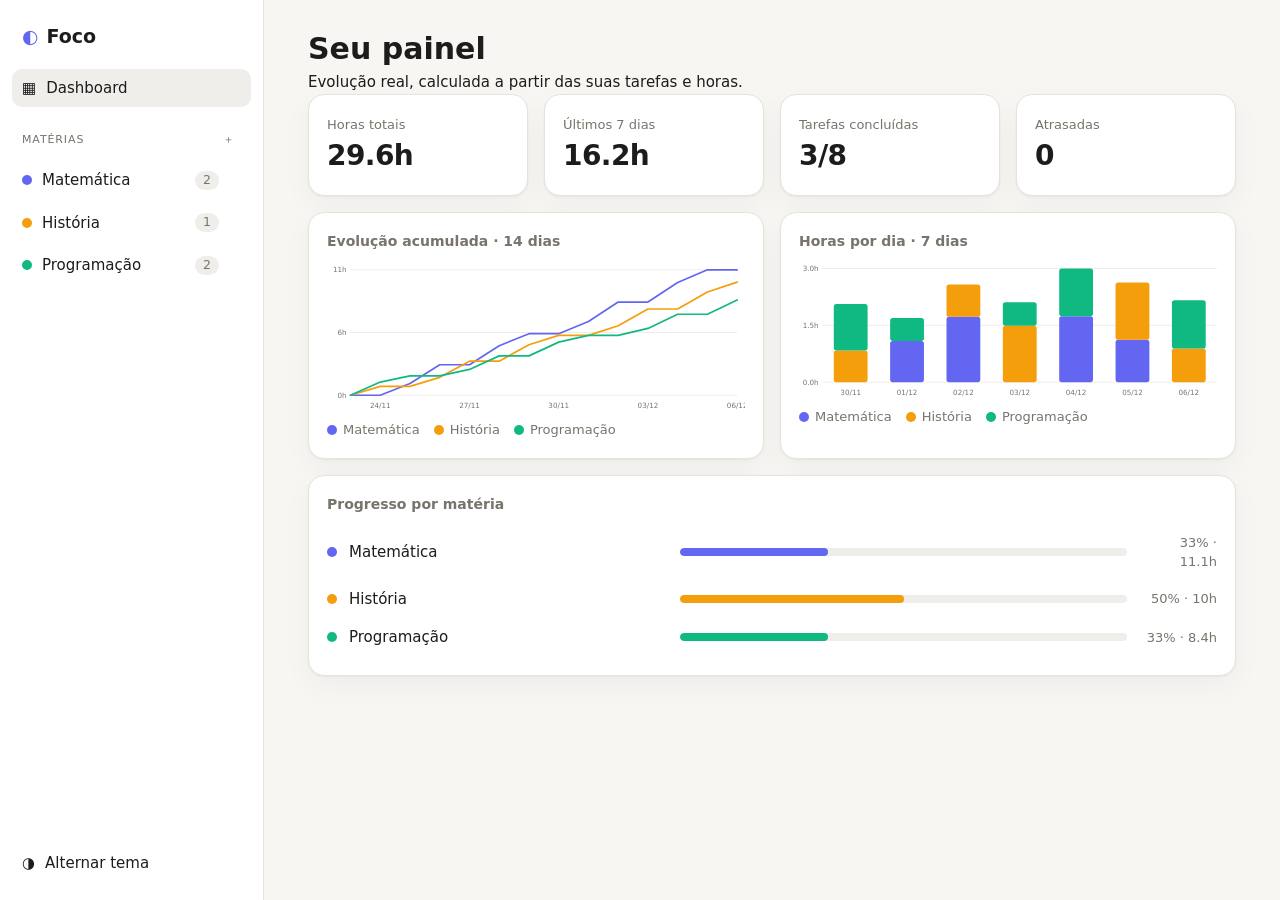
==== index.html @ 6e4296b5 "add the initial project structure" ====
<!doctype html>
<html lang="pt-BR">
<head>
<meta charset="utf-8">
<meta name="viewport" content="width=device-width, initial-scale=1, viewport-fit=cover">
<title>Evolv — Estudos</title>
<link rel="icon" href="data:image/svg+xml,%3Csvg xmlns='http://www.w3.org/2000/svg' viewBox='0 0 100 100'%3E%3Ctext y='.9em' font-size='90'%3E📚%3C/text%3E%3C/svg%3E">
<link rel="stylesheet" href="css/theme.css">
<link rel="stylesheet" href="css/base.css">
<link rel="stylesheet" href="css/layout.css">
<link rel="stylesheet" href="css/components.css">
<link rel="stylesheet" href="css/animations.css">
</head>
<body>
<aside id="side"></aside>
<main id="main"></main>
<div id="modal"></div>
<script src="js/core/utils.js"></script>
<script src="js/core/state.js"></script>
<script src="js/data/database.js"></script>
<script src="js/services/services.js"></script>
<script src="js/services/stats.js"></script>
<script src="js/services/seed.js"></script>
<script src="js/ui/charts.js"></script>
<script src="js/ui/views.js"></script>
<script src="js/ui/events.js"></script>
<script src="js/app.js"></script>
</body>
</html>
---- css/theme.css ----
:root {
  --bg: #f7f6f3;
  --panel: #fff;
  --soft: #f0eeea;
  --text: #1d1c1a;
  --muted: #78746c;
  --line: #e6e3dc;
  --bad: #e5484d;
  --acc: #6366f1;
  --shadow: 0 1px 2px #0000000d, 0 10px 30px #0000000a;
  color-scheme: light;
  box-sizing: border-box;
  padding-top: env(safe-area-inset-top, 0px);
  padding-bottom: env(safe-area-inset-bottom, 0px);
}
@media (prefers-color-scheme: dark) {
  :root:not([data-theme="light"]) {
    --bg: #121214;
    --panel: #1b1b1f;
    --soft: #26262b;
    --text: #efeeea;
    --muted: #96938c;
    --line: #2d2d33;
    --shadow: 0 1px 2px #0006, 0 10px 30px #0004;
    color-scheme: dark;
  }
}
:root[data-theme="dark"] {
  --bg: #121214;
  --panel: #1b1b1f;
  --soft: #26262b;
  --text: #efeeea;
  --muted: #96938c;
  --line: #2d2d33;
  --shadow: 0 1px 2px #0006, 0 10px 30px #0004;
  color-scheme: dark;
}
---- css/base.css ----
* {
  box-sizing: border-box;
  margin: 0;
}
html {
  scroll-padding-top: env(safe-area-inset-top, 0px);
}
html,
body {
  height: 100%;
}
body {
  background: var(--bg);
  color: var(--text);
  font:
    15px/1.5 ui-sans-serif,
    system-ui,
    -apple-system,
    "Segoe UI",
    Roboto,
    sans-serif;
  display: flex;
  overflow: hidden;
  transition:
    background 0.3s,
    color 0.3s;
}
button {
  font: inherit;
  color: inherit;
  background: none;
  border: 0;
  cursor: pointer;
}
input {
  font: inherit;
  color: var(--text);
  background: var(--soft);
  border: 1px solid var(--line);
  border-radius: 10px;
  padding: 9px 12px;
  min-width: 0;
  outline: 0;
  transition:
    border 0.2s,
    box-shadow 0.2s;
}
input:focus {
  border-color: var(--c, var(--acc));
  box-shadow: 0 0 0 3px color-mix(in srgb, var(--c, var(--acc)) 20%, transparent);
}
---- css/layout.css ----
aside {
  width: 264px;
  flex: none;
  background: var(--panel);
  border-right: 1px solid var(--line);
  display: flex;
  flex-direction: column;
  padding: 18px 12px;
  gap: 4px;
  transition:
    transform 0.3s,
    background 0.3s;
  overflow: auto;
}
main {
  flex: 1;
  overflow: auto;
  padding: 26px clamp(16px, 4vw, 44px) 70px;
}
.wrap {
  max-width: 1080px;
  margin: auto;
}
.brand {
  font-weight: 700;
  font-size: 19px;
  padding: 4px 10px 14px;
  display: flex;
  gap: 8px;
  align-items: center;
}
.logo {
  color: var(--acc);
}
.nav {
  display: flex;
  align-items: center;
  gap: 10px;
  padding: 8px 10px;
  border-radius: 10px;
  width: 100%;
  text-align: left;
  transition: background 0.2s;
}
.nav:hover,
.nav.on {
  background: var(--soft);
}
.nav small {
  background: var(--soft);
  border-radius: 99px;
  padding: 0 8px;
  color: var(--muted);
  margin-right: 22px;
}
.nav.on small {
  background: var(--panel);
}
.nav-r {
  position: relative;
}
.ed {
  position: absolute;
  right: 6px;
  top: 6px;
  opacity: 0;
}
.nav-r:hover .ed {
  opacity: 0.8;
}
.sec {
  display: flex;
  justify-content: space-between;
  align-items: center;
  padding: 16px 10px 4px;
  font-size: 11px;
  letter-spacing: 0.08em;
  color: var(--muted);
}
.top {
  display: flex;
  align-items: center;
  gap: 12px;
  margin-bottom: 22px;
}
.top h1 {
  font-size: 26px;
  display: flex;
  align-items: center;
  gap: 10px;
  flex: 1;
  letter-spacing: -0.02em;
}
.top p {
  color: var(--muted);
}
.burger {
  display: none;
  width: 38px;
  height: 38px;
  border-radius: 10px;
  background: var(--soft);
}
.grid {
  display: grid;
  gap: 16px;
}
.kpis {
  grid-template-columns: repeat(auto-fit, minmax(160px, 1fr));
}
.two {
  grid-template-columns: repeat(auto-fit, minmax(340px, 1fr));
}
.mt {
  margin-top: 16px;
}
@media (max-width: 800px) {
  aside {
    position: fixed;
    inset: 0 auto 0 0;
    z-index: 30;
    transform: translateX(-100%);
    padding-top: calc(18px + env(safe-area-inset-top, 0px));
    box-shadow: var(--shadow);
  }
  aside.open {
    transform: none;
  }
  .burger {
    display: block;
  }
}
---- css/components.css ----
@media (hover: none) {
  .ed {
    opacity: 0.6;
  }
}
.ico {
  width: 26px;
  height: 26px;
  border-radius: 8px;
  color: var(--muted);
}
.ico:hover {
  background: var(--soft);
  color: var(--text);
}
.grow {
  flex: 1;
  overflow: hidden;
  text-overflow: ellipsis;
  white-space: nowrap;
}
.mut {
  color: var(--muted);
  font-size: 14px;
  padding: 6px 10px;
}
.dot {
  width: 10px;
  height: 10px;
  border-radius: 50%;
  background: var(--c);
  flex: none;
  display: inline-block;
}
.dot.big {
  width: 16px;
  height: 16px;
}
.card {
  background: var(--panel);
  border: 1px solid var(--line);
  border-radius: 16px;
  padding: 18px;
  box-shadow: var(--shadow);
  transition:
    background 0.3s,
    transform 0.2s;
}
.card h3 {
  font-size: 14px;
  color: var(--muted);
  font-weight: 600;
  margin-bottom: 10px;
}
.kpi b {
  display: block;
  font-size: 28px;
  letter-spacing: -0.02em;
  color: var(--c, var(--text));
}
.kpi span {
  color: var(--muted);
  font-size: 13px;
}
.btn {
  background: var(--c, var(--acc));
  color: #fff;
  border-radius: 10px;
  padding: 9px 16px;
  font-weight: 600;
  transition:
    transform 0.15s,
    filter 0.2s;
}
.btn:hover {
  filter: brightness(1.1);
}
.btn:active {
  transform: scale(0.97);
}
.btn.ghost {
  background: var(--soft);
  color: var(--text);
}
.btn.danger {
  background: var(--bad);
}
.frm {
  display: flex;
  gap: 10px;
  flex-wrap: wrap;
  margin-bottom: 14px;
}
.frm input:first-child {
  flex: 1;
  min-width: 160px;
}
.tabs,
.chips {
  display: flex;
  gap: 6px;
  flex-wrap: wrap;
  margin-bottom: 14px;
}
.tabs button,
.chips button {
  padding: 6px 14px;
  border-radius: 99px;
  background: var(--soft);
  color: var(--muted);
  transition: all 0.2s;
}
.tabs button.on,
.chips button.on {
  background: var(--c, var(--acc));
  color: #fff;
}
.li {
  display: flex;
  align-items: center;
  gap: 12px;
  padding: 11px 4px;
  border-bottom: 1px solid var(--line);
}
.li:last-child {
  border: 0;
}
.li.done .t {
  text-decoration: line-through;
  color: var(--muted);
}
.t {
  flex: 1;
}
.t small {
  display: block;
  color: var(--muted);
}
.chk {
  width: 22px;
  height: 22px;
  border-radius: 50%;
  border: 2px solid var(--c);
  flex: none;
  display: grid;
  place-items: center;
  color: #fff;
  font-size: 12px;
  transition:
    background 0.2s,
    transform 0.2s;
}
.chk:hover {
  transform: scale(1.12);
}
.done .chk {
  background: var(--c);
}
.due {
  font-size: 12px;
  padding: 2px 10px;
  border-radius: 99px;
  background: var(--soft);
  color: var(--muted);
}
.due.late {
  background: color-mix(in srgb, var(--bad) 15%, transparent);
  color: var(--bad);
}
.x {
  color: var(--muted);
  opacity: 0.5;
  width: 26px;
}
.x:hover {
  opacity: 1;
  color: var(--bad);
}
.pr {
  display: flex;
  align-items: center;
  gap: 12px;
  padding: 8px 0;
  width: 100%;
  text-align: left;
}
.pr .bar {
  height: 8px;
  background: var(--soft);
  border-radius: 9px;
  flex: 1.4;
  overflow: hidden;
}
.pr .fill {
  height: 100%;
  background: var(--c);
  border-radius: 9px;
}
.pr .grow {
  flex: 1;
}
.pr em {
  font-style: normal;
  color: var(--muted);
  font-size: 13px;
  width: 78px;
  text-align: right;
}
.chart {
  width: 100%;
  height: auto;
  display: block;
}
.gl {
  stroke: var(--line);
}
.tx {
  fill: var(--muted);
  font-size: 11px;
}
.ln {
  fill: none;
  stroke-width: 2.6;
  stroke-linecap: round;
  stroke-linejoin: round;
}
.leg {
  display: flex;
  gap: 14px;
  flex-wrap: wrap;
  font-size: 13px;
  color: var(--muted);
  margin-top: 8px;
}
.leg span {
  display: flex;
  align-items: center;
  gap: 6px;
}
.empty {
  text-align: center;
  color: var(--muted);
  padding: 26px 0;
}
#modal {
  display: none;
  position: fixed;
  inset: 0;
  z-index: 50;
  place-items: center;
  padding: 16px;
}
#modal.show {
  display: grid;
}
.scrim {
  position: absolute;
  inset: 0;
  background: #0007;
  backdrop-filter: blur(3px);
}
.dlg {
  position: relative;
  background: var(--panel);
  border: 1px solid var(--line);
  border-radius: 18px;
  padding: 22px;
  width: min(400px, 100%);
  display: grid;
  gap: 14px;
  box-shadow: var(--shadow);
}
.dlg h3 {
  font-size: 18px;
}
.sw {
  display: flex;
  gap: 8px;
  flex-wrap: wrap;
}
.swc {
  width: 28px;
  height: 28px;
  border-radius: 50%;
  transition:
    transform 0.2s,
    box-shadow 0.2s;
}
.swc:hover {
  transform: scale(1.15);
}
.swc.on {
  box-shadow:
    0 0 0 3px var(--panel),
    0 0 0 5px var(--text);
}
.acts {
  display: flex;
  gap: 8px;
  align-items: center;
}
---- css/animations.css ----
@keyframes in {
  from {
    opacity: 0;
    transform: translateY(10px);
  }
}
@keyframes pop {
  from {
    opacity: 0;
    transform: scale(0.94);
  }
}
@keyframes wd {
  from {
    width: 0;
  }
}
@keyframes grow {
  from {
    transform: scaleY(0);
  }
}
@keyframes draw {
  from {
    stroke-dasharray: 1;
    stroke-dashoffset: 1;
  }
  to {
    stroke-dasharray: 1;
    stroke-dashoffset: 0;
  }
}
.anim .card {
  animation: in 0.45s both;
}
.anim .grid > :nth-child(2) {
  animation-delay: 0.05s;
}
.anim .grid > :nth-child(3) {
  animation-delay: 0.1s;
}
.anim .grid > :nth-child(4) {
  animation-delay: 0.15s;
}
.anim .li {
  animation: in 0.35s both;
}
.anim .fill {
  animation: wd 0.8s both;
}
.anim .bar rect,
.anim rect.bx {
  animation: grow 0.6s both;
}
rect.bx {
  transform-box: fill-box;
  transform-origin: bottom;
}
.anim .ln {
  animation: draw 1.1s both;
}
#modal.open .dlg {
  animation: pop 0.25s;
}
@media (prefers-reduced-motion: reduce) {
  * {
    animation: none !important;
    transition: none !important;
  }
}
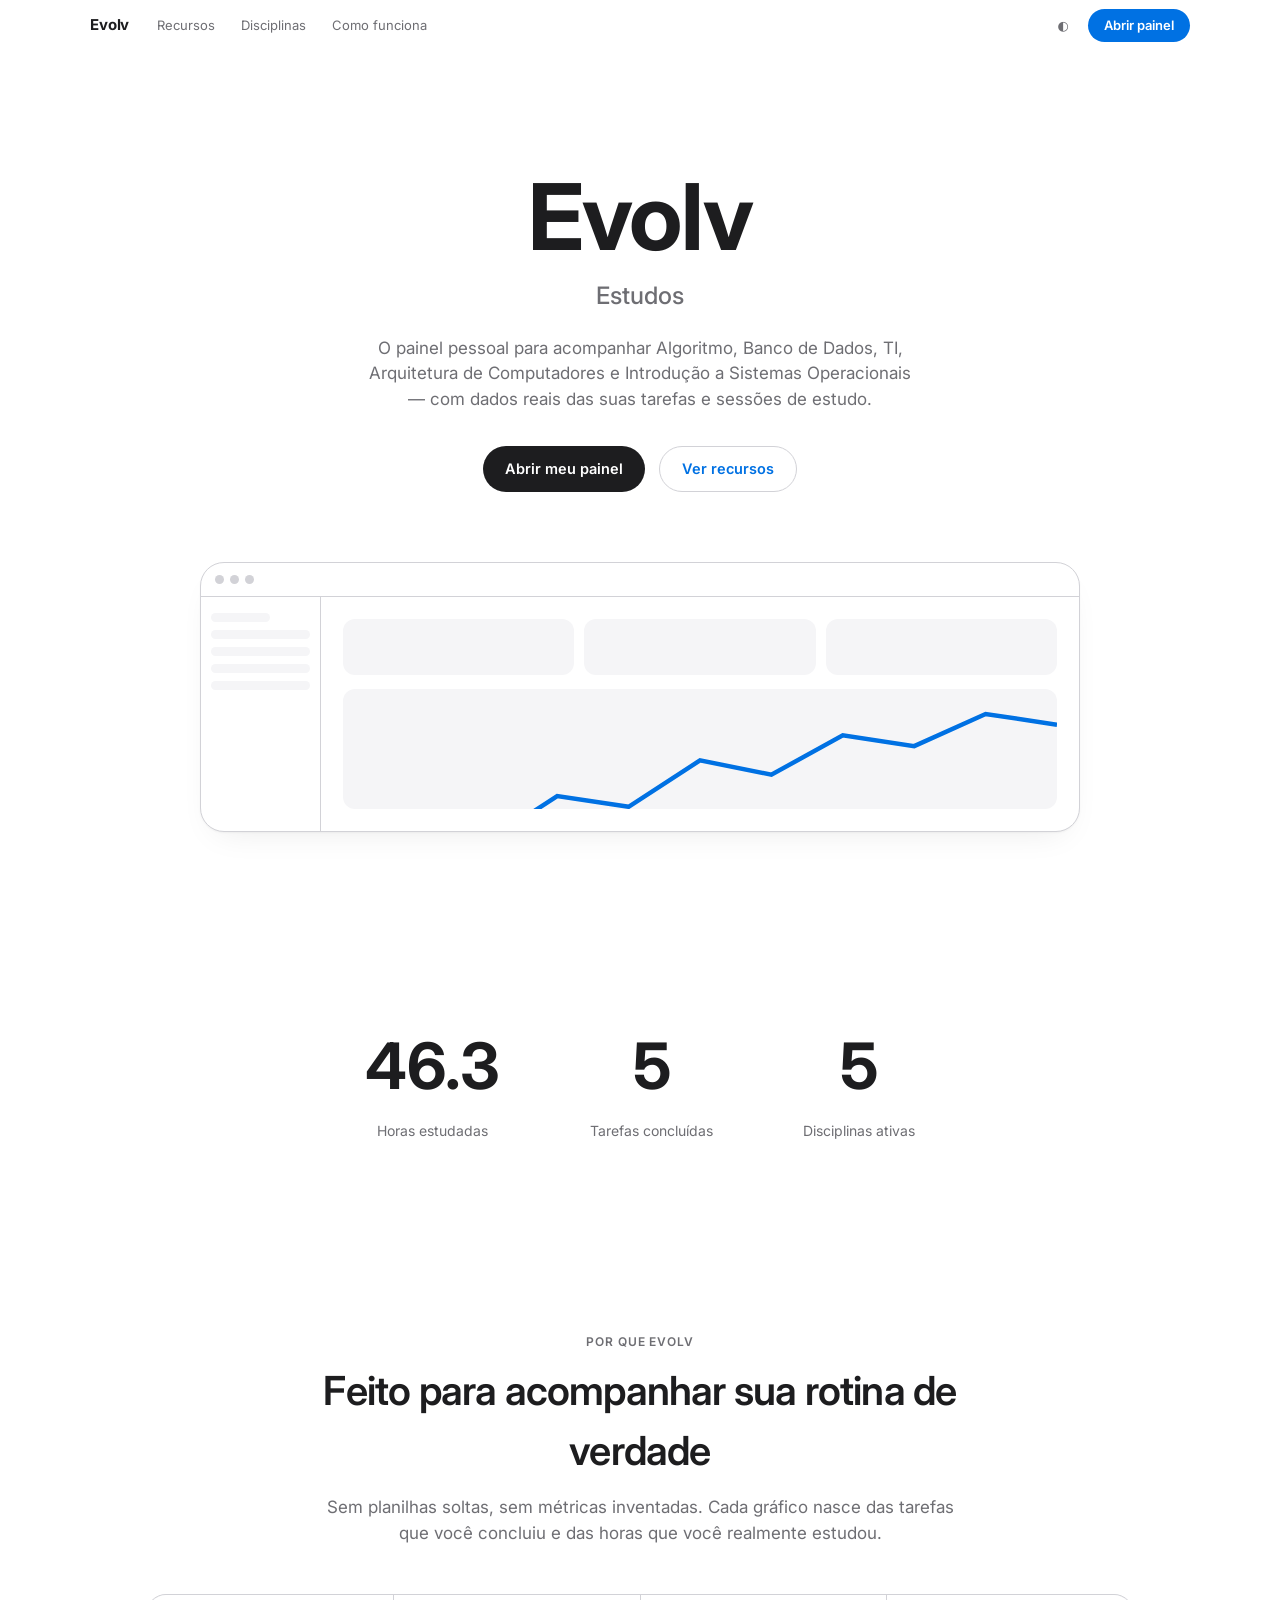
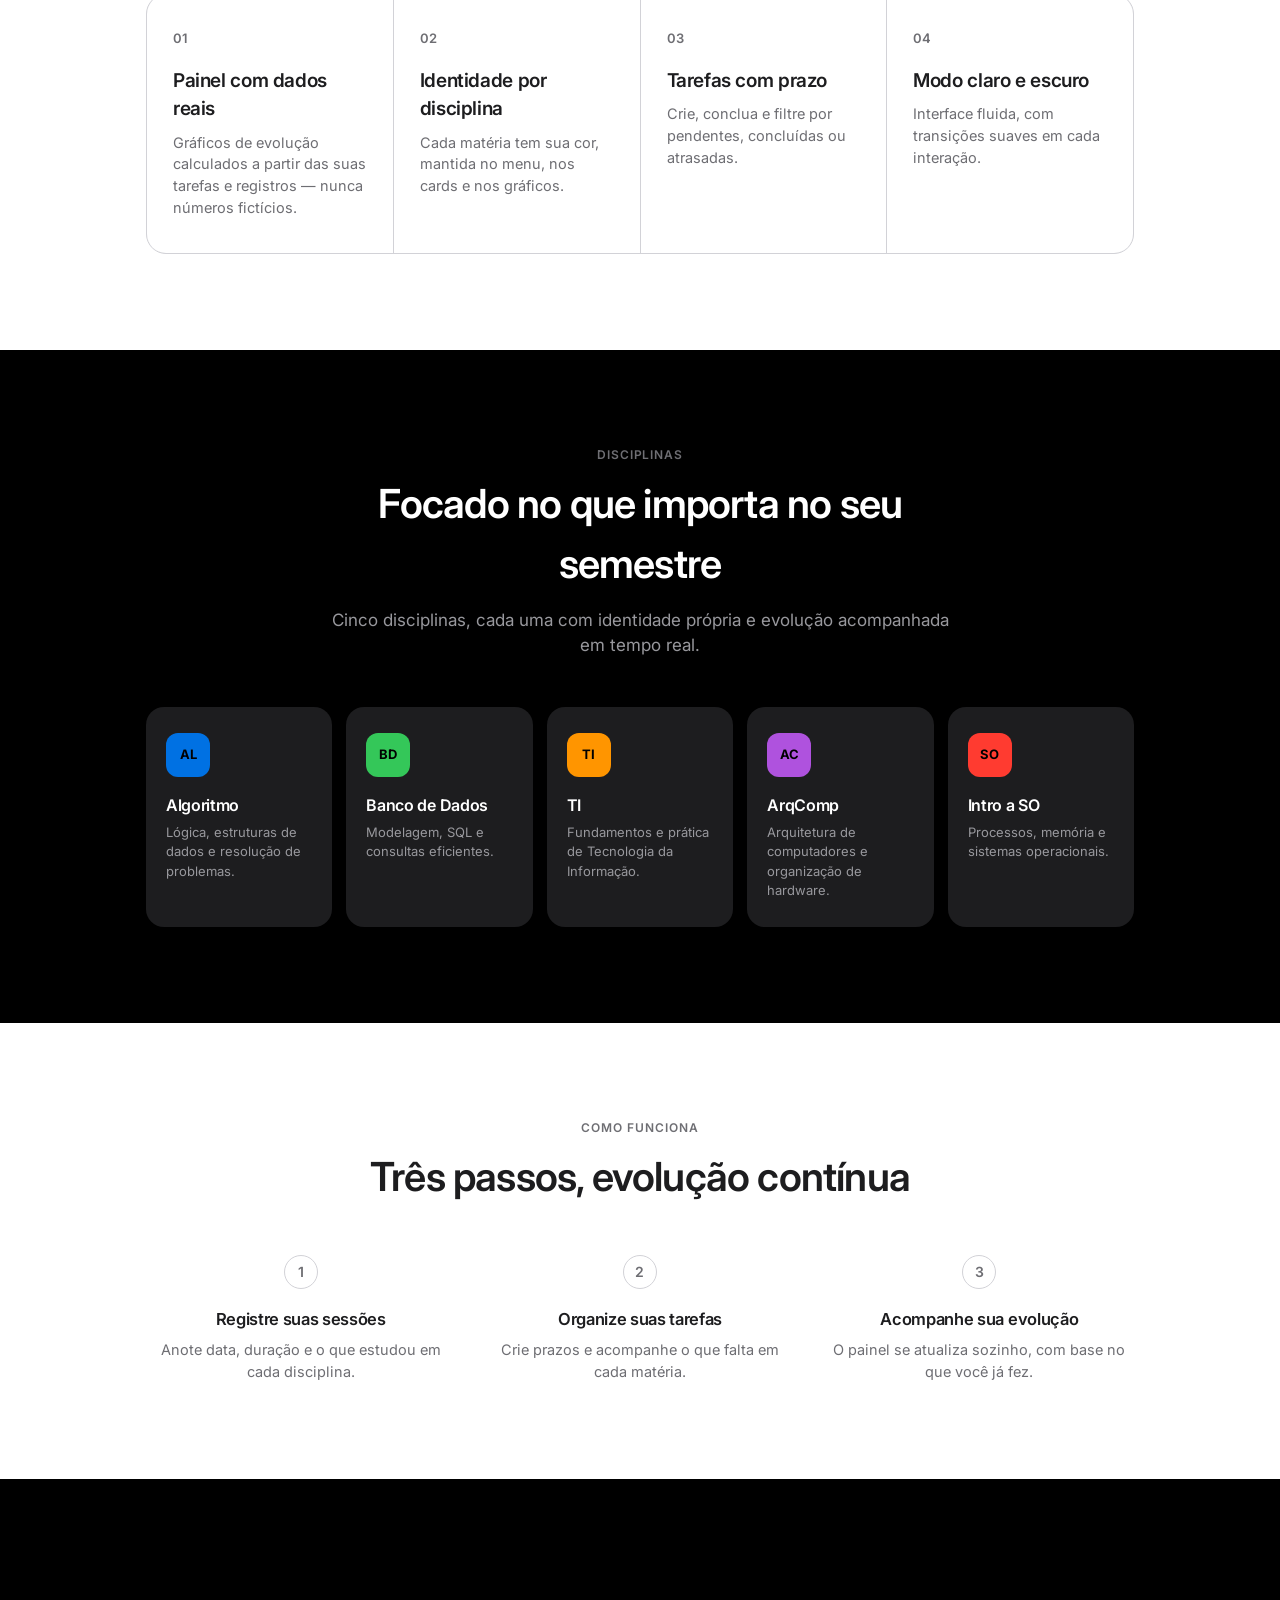
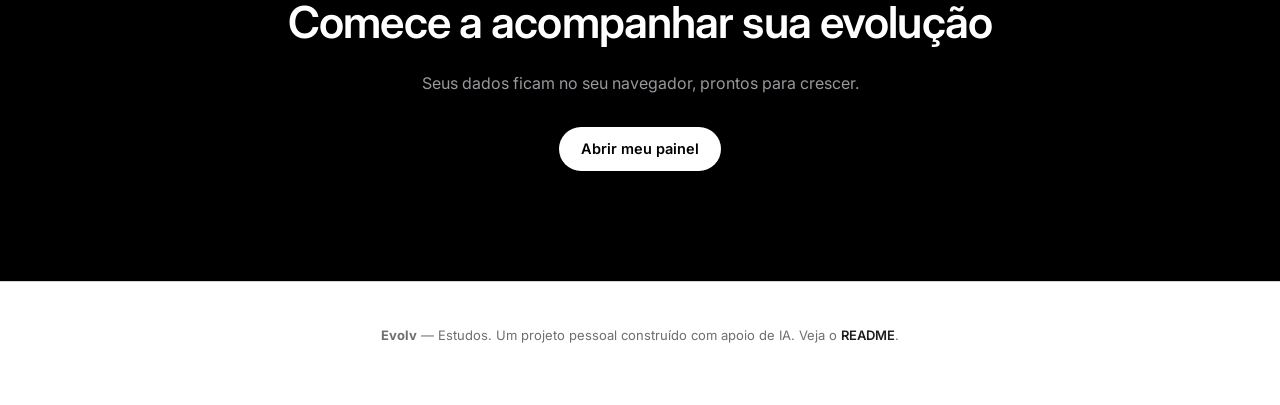
==== commit 8ce438cb: "páginas separadas por rota e dados prontos para API" ====
--- a/index.html
+++ b/index.html
@@ -4,26 +4,138 @@
 <meta charset="utf-8">
 <meta name="viewport" content="width=device-width, initial-scale=1, viewport-fit=cover">
 <title>Evolv — Estudos</title>
-<link rel="icon" href="data:image/svg+xml,%3Csvg xmlns='http://www.w3.org/2000/svg' viewBox='0 0 100 100'%3E%3Ctext y='.9em' font-size='90'%3E📚%3C/text%3E%3C/svg%3E">
+<meta name="description" content="Evolv é o painel pessoal para acompanhar Algoritmo, Banco de Dados, TI, Arquitetura de Computadores e Introdução a Sistemas Operacionais — com dados reais.">
+<script>try{var t=localStorage.getItem('evolv:theme');if(t)document.documentElement.dataset.theme=t;}catch(e){}</script>
+<link rel="icon" href="data:image/svg+xml,%3Csvg xmlns='http://www.w3.org/2000/svg' viewBox='0 0 100 100'%3E%3Crect width='100' height='100' rx='22' fill='%23000'/%3E%3Ctext x='50' y='67' font-size='54' font-family='Arial' fill='%23fff' text-anchor='middle'%3EE%3C/text%3E%3C/svg%3E">
+<link rel="preconnect" href="https://fonts.googleapis.com">
+<link rel="preconnect" href="https://fonts.gstatic.com" crossorigin>
+<link href="https://fonts.googleapis.com/css2?family=Inter:wght@400;500;600;700&display=swap" rel="stylesheet">
 <link rel="stylesheet" href="css/theme.css">
 <link rel="stylesheet" href="css/base.css">
-<link rel="stylesheet" href="css/layout.css">
+<link rel="stylesheet" href="css/nav.css">
+<link rel="stylesheet" href="css/marketing.css">
 <link rel="stylesheet" href="css/components.css">
 <link rel="stylesheet" href="css/animations.css">
 </head>
 <body>
-<aside id="side"></aside>
-<main id="main"></main>
-<div id="modal"></div>
+
+<nav id="navbar">
+  <div class="nav-inner">
+    <a href="index.html" class="nav-logo">Evolv</a>
+    <div class="nav-links">
+      <a href="#features">Recursos</a>
+      <a href="#subjects">Disciplinas</a>
+      <a href="#how">Como funciona</a>
+    </div>
+    <div class="nav-right">
+      <button class="theme-btn" data-act="theme" title="Alternar tema">◐</button>
+      <a href="dashboard.html" class="nav-cta">Abrir painel</a>
+    </div>
+  </div>
+</nav>
+
+<header class="hero">
+  <div class="container">
+    <h1>Evolv</h1>
+    <p class="sub">Estudos</p>
+    <p class="lead">O painel pessoal para acompanhar Algoritmo, Banco de Dados, TI, Arquitetura de Computadores e Introdução a Sistemas Operacionais — com dados reais das suas tarefas e sessões de estudo.</p>
+    <div class="hero-cta">
+      <a href="dashboard.html" class="pill primary">Abrir meu painel</a>
+      <a href="#features" class="pill secondary">Ver recursos</a>
+    </div>
+
+    <div class="mock reveal scale">
+      <div class="mock-bar"><i></i><i></i><i></i></div>
+      <div class="mock-body">
+        <div class="mock-side"><i></i><i></i><i></i><i></i><i></i></div>
+        <div class="mock-main">
+          <div class="mock-kpis"><i></i><i></i><i></i></div>
+          <div class="mock-chart">
+            <svg viewBox="0 0 400 120" preserveAspectRatio="none">
+              <polyline points="0,90 40,80 80,86 120,60 160,66 200,40 240,48 280,26 320,32 360,14 400,20" fill="none" stroke="#0071e3" stroke-width="2.5"/>
+            </svg>
+          </div>
+        </div>
+      </div>
+    </div>
+  </div>
+</header>
+
+<section class="section stat-band">
+  <div class="container reveal">
+    <div class="stat-row">
+      <div class="stat"><b data-count="0">0</b><span>Horas estudadas</span></div>
+      <div class="stat"><b data-count="0">0</b><span>Tarefas concluídas</span></div>
+      <div class="stat"><b data-count="0">0</b><span>Disciplinas ativas</span></div>
+    </div>
+  </div>
+</section>
+
+<section class="section" id="features">
+  <div class="container">
+    <div class="section-head reveal">
+      <div class="eyebrow">Por que Evolv</div>
+      <h2>Feito para acompanhar sua rotina de verdade</h2>
+      <p>Sem planilhas soltas, sem métricas inventadas. Cada gráfico nasce das tarefas que você concluiu e das horas que você realmente estudou.</p>
+    </div>
+    <div class="feat-grid reveal">
+      <div class="feat"><div class="n">01</div><h3>Painel com dados reais</h3><p>Gráficos de evolução calculados a partir das suas tarefas e registros — nunca números fictícios.</p></div>
+      <div class="feat"><div class="n">02</div><h3>Identidade por disciplina</h3><p>Cada matéria tem sua cor, mantida no menu, nos cards e nos gráficos.</p></div>
+      <div class="feat"><div class="n">03</div><h3>Tarefas com prazo</h3><p>Crie, conclua e filtre por pendentes, concluídas ou atrasadas.</p></div>
+      <div class="feat"><div class="n">04</div><h3>Modo claro e escuro</h3><p>Interface fluida, com transições suaves em cada interação.</p></div>
+    </div>
+  </div>
+</section>
+
+<section class="subj-band" id="subjects">
+  <div class="container">
+    <div class="section-head reveal">
+      <div class="eyebrow">Disciplinas</div>
+      <h2>Focado no que importa no seu semestre</h2>
+      <p>Cinco disciplinas, cada uma com identidade própria e evolução acompanhada em tempo real.</p>
+    </div>
+    <div class="subj-grid stagger">
+      <a class="subj-tile" href="subject.html?s=algoritmo"><div class="badge" style="background:#0071e3">AL</div><h3>Algoritmo</h3><p>Lógica, estruturas de dados e resolução de problemas.</p></a>
+      <a class="subj-tile" href="subject.html?s=bd"><div class="badge" style="background:#34c759">BD</div><h3>Banco de Dados</h3><p>Modelagem, SQL e consultas eficientes.</p></a>
+      <a class="subj-tile" href="subject.html?s=ti"><div class="badge" style="background:#ff9500">TI</div><h3>TI</h3><p>Fundamentos e prática de Tecnologia da Informação.</p></a>
+      <a class="subj-tile" href="subject.html?s=arqcomp"><div class="badge" style="background:#af52de">AC</div><h3>ArqComp</h3><p>Arquitetura de computadores e organização de hardware.</p></a>
+      <a class="subj-tile" href="subject.html?s=so"><div class="badge" style="background:#ff3b30">SO</div><h3>Intro a SO</h3><p>Processos, memória e sistemas operacionais.</p></a>
+    </div>
+  </div>
+</section>
+
+<section class="section" id="how">
+  <div class="container">
+    <div class="section-head reveal">
+      <div class="eyebrow">Como funciona</div>
+      <h2>Três passos, evolução contínua</h2>
+    </div>
+    <div class="steps stagger">
+      <div class="step"><div class="n"></div><h3>Registre suas sessões</h3><p>Anote data, duração e o que estudou em cada disciplina.</p></div>
+      <div class="step"><div class="n"></div><h3>Organize suas tarefas</h3><p>Crie prazos e acompanhe o que falta em cada matéria.</p></div>
+      <div class="step"><div class="n"></div><h3>Acompanhe sua evolução</h3><p>O painel se atualiza sozinho, com base no que você já fez.</p></div>
+    </div>
+  </div>
+</section>
+
+<section class="cta-band">
+  <div class="container reveal">
+    <h2>Comece a acompanhar sua evolução</h2>
+    <p>Seus dados ficam no seu navegador, prontos para crescer.</p>
+    <a href="dashboard.html" class="pill primary">Abrir meu painel</a>
+  </div>
+</section>
+
+<footer>
+  <p><b>Evolv</b> — Estudos. Um projeto pessoal construído com apoio de IA. Veja o <a href="README.md">README</a>.</p>
+</footer>
+
 <script src="js/core/utils.js"></script>
 <script src="js/core/state.js"></script>
 <script src="js/data/database.js"></script>
 <script src="js/services/services.js"></script>
 <script src="js/services/stats.js"></script>
-<script src="js/services/seed.js"></script>
-<script src="js/ui/charts.js"></script>
-<script src="js/ui/views.js"></script>
-<script src="js/ui/events.js"></script>
-<script src="js/app.js"></script>
+<script src="js/ui/reveal.js"></script>
+<script src="js/pages/marketing.js"></script>
 </body>
 </html>
--- a/css/theme.css
+++ b/css/theme.css
@@ -1,37 +1,19 @@
-:root {
-  --bg: #f7f6f3;
-  --panel: #fff;
-  --soft: #f0eeea;
-  --text: #1d1c1a;
-  --muted: #78746c;
-  --line: #e6e3dc;
-  --bad: #e5484d;
-  --acc: #6366f1;
-  --shadow: 0 1px 2px #0000000d, 0 10px 30px #0000000a;
-  color-scheme: light;
-  box-sizing: border-box;
-  padding-top: env(safe-area-inset-top, 0px);
-  padding-bottom: env(safe-area-inset-bottom, 0px);
+:root{
+  --bg:#ffffff; --bg2:#f5f5f7; --panel:#ffffff; --text:#1d1d1f; --muted:#6e6e73; --line:#d2d2d7;
+  --accent:#0071e3; --good:#1d8a3f; --bad:#d70015;
+  --shadow:0 1px 2px #0000000a, 0 14px 34px -16px #00000018;
+  --radius:18px;
+  color-scheme:light;
 }
-@media (prefers-color-scheme: dark) {
-  :root:not([data-theme="light"]) {
-    --bg: #121214;
-    --panel: #1b1b1f;
-    --soft: #26262b;
-    --text: #efeeea;
-    --muted: #96938c;
-    --line: #2d2d33;
-    --shadow: 0 1px 2px #0006, 0 10px 30px #0004;
-    color-scheme: dark;
+:root[data-theme="dark"]{
+  --bg:#000000; --bg2:#1d1d1f; --panel:#161617; --text:#f5f5f7; --muted:#98989d; --line:#39393c;
+  --accent:#2997ff; --shadow:0 1px 2px #0000004d, 0 14px 34px -16px #00000070;
+  color-scheme:dark;
+}
+@media(prefers-color-scheme:dark){
+  :root:not([data-theme="light"]):not([data-theme="dark"]){
+    --bg:#000000; --bg2:#1d1d1f; --panel:#161617; --text:#f5f5f7; --muted:#98989d; --line:#39393c;
+    --accent:#2997ff; --shadow:0 1px 2px #0000004d, 0 14px 34px -16px #00000070;
+    color-scheme:dark;
   }
 }
-:root[data-theme="dark"] {
-  --bg: #121214;
-  --panel: #1b1b1f;
-  --soft: #26262b;
-  --text: #efeeea;
-  --muted: #96938c;
-  --line: #2d2d33;
-  --shadow: 0 1px 2px #0006, 0 10px 30px #0004;
-  color-scheme: dark;
-}
--- a/css/base.css
+++ b/css/base.css
@@ -1,51 +1,33 @@
-* {
-  box-sizing: border-box;
-  margin: 0;
+*{box-sizing:border-box;margin:0;padding:0}
+:root{padding-top:env(safe-area-inset-top,0px);padding-bottom:env(safe-area-inset-bottom,0px)}
+html{scroll-behavior:smooth;scroll-padding-top:64px}
+body{
+  background:var(--bg); color:var(--text);
+  font-family:-apple-system,BlinkMacSystemFont,"SF Pro Text","Inter",ui-sans-serif,system-ui,"Segoe UI",Roboto,sans-serif;
+  font-size:16px; line-height:1.5; -webkit-font-smoothing:antialiased;
+  transition:background .35s ease, color .35s ease;
 }
-html {
-  scroll-padding-top: env(safe-area-inset-top, 0px);
-}
-html,
-body {
-  height: 100%;
-}
-body {
-  background: var(--bg);
-  color: var(--text);
-  font:
-    15px/1.5 ui-sans-serif,
-    system-ui,
-    -apple-system,
-    "Segoe UI",
-    Roboto,
-    sans-serif;
-  display: flex;
-  overflow: hidden;
-  transition:
-    background 0.3s,
-    color 0.3s;
-}
-button {
-  font: inherit;
-  color: inherit;
-  background: none;
-  border: 0;
-  cursor: pointer;
-}
-input {
-  font: inherit;
-  color: var(--text);
-  background: var(--soft);
-  border: 1px solid var(--line);
-  border-radius: 10px;
-  padding: 9px 12px;
-  min-width: 0;
-  outline: 0;
-  transition:
-    border 0.2s,
-    box-shadow 0.2s;
-}
-input:focus {
-  border-color: var(--c, var(--acc));
-  box-shadow: 0 0 0 3px color-mix(in srgb, var(--c, var(--acc)) 20%, transparent);
-}
+h1,h2,h3,h4{font-family:-apple-system,BlinkMacSystemFont,"SF Pro Display","Inter",ui-sans-serif,system-ui,sans-serif;letter-spacing:-.02em;font-weight:600}
+button{font:inherit;color:inherit;background:none;border:0;cursor:pointer}
+a{color:inherit;text-decoration:none}
+input,select{font:inherit;color:var(--text);background:var(--panel);border:1px solid var(--line);border-radius:12px;padding:12px 14px;min-width:0;outline:0;transition:border-color .2s,box-shadow .2s}
+input:focus,select:focus{border-color:var(--accent);box-shadow:0 0 0 4px color-mix(in srgb,var(--accent) 16%,transparent)}
+label{display:block;font-size:13px;color:var(--muted);margin-bottom:6px;font-weight:500}
+::selection{background:color-mix(in srgb,var(--accent) 25%,transparent)}
+.container{max-width:1100px;margin:0 auto;padding-left:clamp(20px,5vw,56px);padding-right:clamp(20px,5vw,56px)}
+.muted{color:var(--muted)}
+.eyebrow{font-size:12px;font-weight:600;letter-spacing:.08em;text-transform:uppercase;color:var(--muted);margin-bottom:10px}
+.section{padding:96px 0}
+.section.tight{padding:72px 0}
+.section-head{max-width:640px;margin:0 auto 48px;text-align:center}
+.section-head h2{font-size:clamp(26px,4vw,40px)}
+.section-head p{margin-top:14px;color:var(--muted);font-size:17px}
+.dark-band{background:var(--bg2);color:var(--text)}
+.pill{display:inline-flex;align-items:center;gap:8px;padding:11px 22px;border-radius:99px;font-weight:600;font-size:14.5px;transition:transform .2s ease,opacity .2s ease,background .2s ease}
+.pill:active{transform:scale(.97)}
+.pill.primary{background:var(--text);color:var(--bg)}
+.pill.primary:hover{opacity:.82}
+.pill.secondary{background:transparent;color:var(--accent);border:1px solid var(--line)}
+.pill.secondary:hover{border-color:var(--accent)}
+.back-link{display:inline-flex;align-items:center;gap:6px;color:var(--muted);font-size:14px;font-weight:500;margin-bottom:22px}
+.back-link:hover{color:var(--text)}
--- a/css/nav.css
+++ b/css/nav.css
@@ -0,0 +1,16 @@
+#navbar{position:fixed;top:0;left:0;right:0;z-index:100;height:52px;display:flex;align-items:center;
+  padding:0 clamp(16px,5vw,32px);padding-top:env(safe-area-inset-top,0px);
+  background:color-mix(in srgb, var(--bg) 78%, transparent);backdrop-filter:blur(20px) saturate(1.6);
+  border-bottom:1px solid transparent;transition:border-color .3s}
+#navbar.scrolled{border-bottom-color:var(--line)}
+.nav-inner{max-width:1100px;margin:0 auto;width:100%;display:flex;align-items:center;gap:28px}
+.nav-logo{font-size:15px;font-weight:700;letter-spacing:-.01em}
+.nav-links{display:flex;gap:26px;font-size:13px;color:var(--muted);flex:1}
+.nav-links a{transition:color .2s}
+.nav-links a:hover,.nav-links a.on{color:var(--text)}
+.nav-right{display:flex;align-items:center;gap:10px}
+.theme-btn{width:30px;height:30px;border-radius:8px;display:grid;place-items:center;color:var(--muted);font-size:13px;transition:background .2s,color .2s}
+.theme-btn:hover{background:var(--bg2);color:var(--text)}
+.nav-cta{background:var(--accent);color:#fff;padding:7px 16px;border-radius:99px;font-size:13px;font-weight:600;transition:opacity .2s}
+.nav-cta:hover{opacity:.85}
+@media(max-width:720px){.nav-links{display:none}}
--- a/css/marketing.css
+++ b/css/marketing.css
@@ -0,0 +1,54 @@
+.hero{padding:170px 0 90px;text-align:center}
+.hero h1{font-size:clamp(44px,8vw,92px);font-weight:700;line-height:1.02}
+.hero .sub{font-size:clamp(18px,2.4vw,24px);color:var(--muted);font-weight:500;margin-top:14px}
+.hero p.lead{max-width:560px;margin:22px auto 34px;color:var(--muted);font-size:17px}
+.hero-cta{display:flex;gap:14px;justify-content:center;flex-wrap:wrap;margin-bottom:70px}
+
+.mock{max-width:880px;margin:0 auto;border-radius:24px;background:var(--panel);border:1px solid var(--line);box-shadow:var(--shadow);overflow:hidden;transform:translateY(0);transition:transform .6s ease}
+.mock-bar{height:34px;display:flex;align-items:center;gap:6px;padding:0 14px;border-bottom:1px solid var(--line)}
+.mock-bar i{width:9px;height:9px;border-radius:50%;background:var(--line)}
+.mock-body{display:flex}
+.mock-side{width:120px;flex:none;border-right:1px solid var(--line);padding:16px 10px;display:flex;flex-direction:column;gap:8px}
+.mock-side i{height:9px;border-radius:5px;background:var(--bg2)}
+.mock-side i:first-child{width:60%}
+.mock-main{flex:1;padding:22px;display:grid;gap:14px}
+.mock-kpis{display:grid;grid-template-columns:repeat(3,1fr);gap:10px}
+.mock-kpis i{height:56px;border-radius:12px;background:var(--bg2)}
+.mock-chart{height:120px;border-radius:12px;background:var(--bg2);position:relative;overflow:hidden}
+.mock-chart svg{position:absolute;inset:0}
+
+.feat-grid{display:grid;grid-template-columns:repeat(auto-fit,minmax(230px,1fr));gap:1px;background:var(--line);border:1px solid var(--line);border-radius:20px;overflow:hidden}
+.feat{background:var(--panel);padding:34px 26px}
+.feat .n{font-size:13px;color:var(--muted);font-weight:600;margin-bottom:18px}
+.feat h3{font-size:19px;margin-bottom:8px}
+.feat p{color:var(--muted);font-size:14.5px}
+
+.subj-band{background:#000;color:#fff;padding:96px 0}
+.subj-band .section-head p{color:#98989d}
+.subj-band .section-head h2{color:#fff}
+.subj-grid{display:grid;grid-template-columns:repeat(auto-fit,minmax(180px,1fr));gap:14px}
+.subj-tile{background:#1d1d1f;border-radius:18px;padding:26px 20px;transition:transform .3s ease,background .3s ease;text-align:left}
+.subj-tile:hover{transform:translateY(-4px);background:#242426}
+.subj-tile .badge{width:44px;height:44px;border-radius:12px;display:grid;place-items:center;font-weight:700;font-size:13px;color:#000;margin-bottom:16px}
+.subj-tile h3{font-size:16px;color:#fff;margin-bottom:6px}
+.subj-tile p{font-size:13px;color:#98989d}
+
+.steps{display:grid;grid-template-columns:repeat(auto-fit,minmax(220px,1fr));gap:30px;counter-reset:s}
+.step{text-align:center}
+.step .n{counter-increment:s;width:34px;height:34px;border-radius:50%;border:1px solid var(--line);display:grid;place-items:center;margin:0 auto 18px;font-size:14px;font-weight:600;color:var(--muted)}
+.step .n::before{content:counter(s)}
+.step h3{font-size:16.5px;margin-bottom:8px}
+.step p{color:var(--muted);font-size:14.5px}
+
+.stat-band{text-align:center}
+.stat-row{display:flex;justify-content:center;gap:clamp(30px,8vw,90px);flex-wrap:wrap}
+.stat b{display:block;font-size:clamp(40px,6vw,64px);font-weight:700}
+.stat span{color:var(--muted);font-size:14px;margin-top:6px;display:block}
+
+.cta-band{background:#000;color:#fff;text-align:center;padding:110px 0}
+.cta-band h2{font-size:clamp(28px,4.4vw,44px);margin-bottom:16px}
+.cta-band p{color:#98989d;margin-bottom:32px;font-size:16px}
+.cta-band .pill.primary{background:#fff;color:#000}
+
+footer{text-align:center;padding:44px 20px 60px;color:var(--muted);font-size:13px;border-top:1px solid var(--line)}
+footer a{color:var(--text);font-weight:600}
--- a/css/components.css
+++ b/css/components.css
@@ -1,301 +1,63 @@
-@media (hover: none) {
-  .ed {
-    opacity: 0.6;
-  }
-}
-.ico {
-  width: 26px;
-  height: 26px;
-  border-radius: 8px;
-  color: var(--muted);
-}
-.ico:hover {
-  background: var(--soft);
-  color: var(--text);
-}
-.grow {
-  flex: 1;
-  overflow: hidden;
-  text-overflow: ellipsis;
-  white-space: nowrap;
-}
-.mut {
-  color: var(--muted);
-  font-size: 14px;
-  padding: 6px 10px;
-}
-.dot {
-  width: 10px;
-  height: 10px;
-  border-radius: 50%;
-  background: var(--c);
-  flex: none;
-  display: inline-block;
-}
-.dot.big {
-  width: 16px;
-  height: 16px;
-}
-.card {
-  background: var(--panel);
-  border: 1px solid var(--line);
-  border-radius: 16px;
-  padding: 18px;
-  box-shadow: var(--shadow);
-  transition:
-    background 0.3s,
-    transform 0.2s;
-}
-.card h3 {
-  font-size: 14px;
-  color: var(--muted);
-  font-weight: 600;
-  margin-bottom: 10px;
-}
-.kpi b {
-  display: block;
-  font-size: 28px;
-  letter-spacing: -0.02em;
-  color: var(--c, var(--text));
-}
-.kpi span {
-  color: var(--muted);
-  font-size: 13px;
-}
-.btn {
-  background: var(--c, var(--acc));
-  color: #fff;
-  border-radius: 10px;
-  padding: 9px 16px;
-  font-weight: 600;
-  transition:
-    transform 0.15s,
-    filter 0.2s;
-}
-.btn:hover {
-  filter: brightness(1.1);
-}
-.btn:active {
-  transform: scale(0.97);
-}
-.btn.ghost {
-  background: var(--soft);
-  color: var(--text);
-}
-.btn.danger {
-  background: var(--bad);
-}
-.frm {
-  display: flex;
-  gap: 10px;
-  flex-wrap: wrap;
-  margin-bottom: 14px;
-}
-.frm input:first-child {
-  flex: 1;
-  min-width: 160px;
-}
-.tabs,
-.chips {
-  display: flex;
-  gap: 6px;
-  flex-wrap: wrap;
-  margin-bottom: 14px;
-}
-.tabs button,
-.chips button {
-  padding: 6px 14px;
-  border-radius: 99px;
-  background: var(--soft);
-  color: var(--muted);
-  transition: all 0.2s;
-}
-.tabs button.on,
-.chips button.on {
-  background: var(--c, var(--acc));
-  color: #fff;
-}
-.li {
-  display: flex;
-  align-items: center;
-  gap: 12px;
-  padding: 11px 4px;
-  border-bottom: 1px solid var(--line);
-}
-.li:last-child {
-  border: 0;
-}
-.li.done .t {
-  text-decoration: line-through;
-  color: var(--muted);
-}
-.t {
-  flex: 1;
-}
-.t small {
-  display: block;
-  color: var(--muted);
-}
-.chk {
-  width: 22px;
-  height: 22px;
-  border-radius: 50%;
-  border: 2px solid var(--c);
-  flex: none;
-  display: grid;
-  place-items: center;
-  color: #fff;
-  font-size: 12px;
-  transition:
-    background 0.2s,
-    transform 0.2s;
-}
-.chk:hover {
-  transform: scale(1.12);
-}
-.done .chk {
-  background: var(--c);
-}
-.due {
-  font-size: 12px;
-  padding: 2px 10px;
-  border-radius: 99px;
-  background: var(--soft);
-  color: var(--muted);
-}
-.due.late {
-  background: color-mix(in srgb, var(--bad) 15%, transparent);
-  color: var(--bad);
-}
-.x {
-  color: var(--muted);
-  opacity: 0.5;
-  width: 26px;
-}
-.x:hover {
-  opacity: 1;
-  color: var(--bad);
-}
-.pr {
-  display: flex;
-  align-items: center;
-  gap: 12px;
-  padding: 8px 0;
-  width: 100%;
-  text-align: left;
-}
-.pr .bar {
-  height: 8px;
-  background: var(--soft);
-  border-radius: 9px;
-  flex: 1.4;
-  overflow: hidden;
-}
-.pr .fill {
-  height: 100%;
-  background: var(--c);
-  border-radius: 9px;
-}
-.pr .grow {
-  flex: 1;
-}
-.pr em {
-  font-style: normal;
-  color: var(--muted);
-  font-size: 13px;
-  width: 78px;
-  text-align: right;
-}
-.chart {
-  width: 100%;
-  height: auto;
-  display: block;
-}
-.gl {
-  stroke: var(--line);
-}
-.tx {
-  fill: var(--muted);
-  font-size: 11px;
-}
-.ln {
-  fill: none;
-  stroke-width: 2.6;
-  stroke-linecap: round;
-  stroke-linejoin: round;
-}
-.leg {
-  display: flex;
-  gap: 14px;
-  flex-wrap: wrap;
-  font-size: 13px;
-  color: var(--muted);
-  margin-top: 8px;
-}
-.leg span {
-  display: flex;
-  align-items: center;
-  gap: 6px;
-}
-.empty {
-  text-align: center;
-  color: var(--muted);
-  padding: 26px 0;
-}
-#modal {
-  display: none;
-  position: fixed;
-  inset: 0;
-  z-index: 50;
-  place-items: center;
-  padding: 16px;
-}
-#modal.show {
-  display: grid;
-}
-.scrim {
-  position: absolute;
-  inset: 0;
-  background: #0007;
-  backdrop-filter: blur(3px);
-}
-.dlg {
-  position: relative;
-  background: var(--panel);
-  border: 1px solid var(--line);
-  border-radius: 18px;
-  padding: 22px;
-  width: min(400px, 100%);
-  display: grid;
-  gap: 14px;
-  box-shadow: var(--shadow);
-}
-.dlg h3 {
-  font-size: 18px;
-}
-.sw {
-  display: flex;
-  gap: 8px;
-  flex-wrap: wrap;
-}
-.swc {
-  width: 28px;
-  height: 28px;
-  border-radius: 50%;
-  transition:
-    transform 0.2s,
-    box-shadow 0.2s;
-}
-.swc:hover {
-  transform: scale(1.15);
-}
-.swc.on {
-  box-shadow:
-    0 0 0 3px var(--panel),
-    0 0 0 5px var(--text);
-}
-.acts {
-  display: flex;
-  gap: 8px;
-  align-items: center;
-}
+.app-main{padding:104px 0 90px}
+.page-head{display:flex;align-items:flex-end;justify-content:space-between;gap:20px;margin-bottom:36px;flex-wrap:wrap}
+.page-head h1{font-size:clamp(26px,4vw,38px);display:flex;align-items:center;gap:12px}
+.page-head p{color:var(--muted);margin-top:6px;font-size:15px}
+
+.grid{display:grid;gap:14px}
+.kpis{grid-template-columns:repeat(auto-fit,minmax(160px,1fr))}
+.two{grid-template-columns:repeat(auto-fit,minmax(340px,1fr))}
+.mt{margin-top:14px}
+
+.card{background:var(--panel);border:1px solid var(--line);border-radius:var(--radius);padding:22px;box-shadow:var(--shadow)}
+.card h3{font-size:13px;color:var(--muted);font-weight:600;margin-bottom:12px;text-transform:uppercase;letter-spacing:.04em}
+.kpi b{display:block;font-size:30px;font-weight:700;color:var(--c,var(--text))}
+.kpi span{color:var(--muted);font-size:13px}
+
+.btn{background:var(--c,var(--accent));color:#fff;border-radius:12px;padding:11px 20px;font-weight:600;font-size:14.5px;transition:transform .15s,opacity .2s}
+.btn:hover{opacity:.88}
+.btn:active{transform:scale(.97)}
+.btn.ghost{background:var(--bg2);color:var(--text)}
+.btn.block{width:100%;text-align:center;display:block}
+
+.subj-grid-app{display:grid;grid-template-columns:repeat(auto-fit,minmax(230px,1fr));gap:14px}
+.subj-card-app{background:var(--panel);border:1px solid var(--line);border-radius:var(--radius);padding:22px;transition:transform .25s,box-shadow .25s;text-align:left}
+.subj-card-app:hover{transform:translateY(-4px);box-shadow:var(--shadow)}
+.subj-card-app .badge{width:38px;height:38px;border-radius:10px;display:grid;place-items:center;font-weight:700;font-size:12px;color:#000;margin-bottom:14px}
+.subj-card-app h3{font-size:16px;margin-bottom:10px}
+.subj-card-app .bar{height:6px;background:var(--bg2);border-radius:6px;overflow:hidden;margin-bottom:8px}
+.subj-card-app .fill{height:100%;border-radius:6px;background:var(--c);transition:width 1s cubic-bezier(.2,.8,.2,1)}
+.subj-card-app .meta{display:flex;justify-content:space-between;font-size:12.5px;color:var(--muted)}
+
+.tabs,.chips{display:flex;gap:6px;flex-wrap:wrap;margin-bottom:16px}
+.tabs a,.chips button{padding:7px 16px;border-radius:99px;background:var(--bg2);color:var(--muted);font-size:13.5px;font-weight:500;transition:all .2s}
+.tabs a.on,.chips button.on{background:var(--text);color:var(--bg)}
+
+.list-card{padding:6px 22px}
+.li{display:flex;align-items:center;gap:12px;padding:14px 0;border-bottom:1px solid var(--line)}
+.li:last-child{border:0}
+.li.done .t{text-decoration:line-through;color:var(--muted)}
+.t{flex:1;font-size:14.5px}
+.chk{width:22px;height:22px;border-radius:50%;border:1.5px solid var(--c);flex:none;display:grid;place-items:center;color:#fff;font-size:11px;transition:background .2s,transform .2s}
+.chk:hover{transform:scale(1.12)}
+.done .chk{background:var(--c);border-color:var(--c)}
+.due{font-size:12px;padding:3px 11px;border-radius:99px;background:var(--bg2);color:var(--muted)}
+.due.late{background:color-mix(in srgb,var(--bad) 14%,transparent);color:var(--bad)}
+.x{color:var(--muted);opacity:.5;width:24px;font-size:15px;transition:opacity .2s,color .2s}
+.x:hover{opacity:1;color:var(--bad)}
+.empty{text-align:center;color:var(--muted);padding:34px 0;font-size:14px}
+
+.chart{width:100%;height:auto;display:block}
+.gl{stroke:var(--line)}
+.tx{fill:var(--muted);font-size:11px}
+.ln{fill:none;stroke-width:2.4;stroke-linecap:round;stroke-linejoin:round}
+.leg{display:flex;gap:14px;flex-wrap:wrap;font-size:12.5px;color:var(--muted);margin-top:10px}
+.leg span{display:flex;align-items:center;gap:6px}
+.dot{width:9px;height:9px;border-radius:50%;background:var(--c);flex:none;display:inline-block}
+.dot.big{width:14px;height:14px}
+
+.form-card{max-width:480px;margin:0 auto;display:grid;gap:18px}
+.field{display:grid;gap:6px}
+.subject-ctx{display:flex;align-items:center;gap:12px;margin-bottom:8px}
+.subject-ctx .badge{width:38px;height:38px;border-radius:10px;display:grid;place-items:center;font-weight:700;font-size:12px;color:#000}
+.subject-ctx b{font-size:16px}
+.form-actions{display:flex;gap:10px;margin-top:6px}
--- a/css/animations.css
+++ b/css/animations.css
@@ -1,70 +1,19 @@
-@keyframes in {
-  from {
-    opacity: 0;
-    transform: translateY(10px);
-  }
-}
-@keyframes pop {
-  from {
-    opacity: 0;
-    transform: scale(0.94);
-  }
-}
-@keyframes wd {
-  from {
-    width: 0;
-  }
-}
-@keyframes grow {
-  from {
-    transform: scaleY(0);
-  }
-}
-@keyframes draw {
-  from {
-    stroke-dasharray: 1;
-    stroke-dashoffset: 1;
-  }
-  to {
-    stroke-dasharray: 1;
-    stroke-dashoffset: 0;
-  }
-}
-.anim .card {
-  animation: in 0.45s both;
-}
-.anim .grid > :nth-child(2) {
-  animation-delay: 0.05s;
-}
-.anim .grid > :nth-child(3) {
-  animation-delay: 0.1s;
-}
-.anim .grid > :nth-child(4) {
-  animation-delay: 0.15s;
-}
-.anim .li {
-  animation: in 0.35s both;
-}
-.anim .fill {
-  animation: wd 0.8s both;
-}
-.anim .bar rect,
-.anim rect.bx {
-  animation: grow 0.6s both;
-}
-rect.bx {
-  transform-box: fill-box;
-  transform-origin: bottom;
-}
-.anim .ln {
-  animation: draw 1.1s both;
-}
-#modal.open .dlg {
-  animation: pop 0.25s;
-}
-@media (prefers-reduced-motion: reduce) {
-  * {
-    animation: none !important;
-    transition: none !important;
-  }
-}
+.reveal{opacity:0;transform:translateY(22px);transition:opacity .8s cubic-bezier(.2,.7,.2,1),transform .8s cubic-bezier(.2,.7,.2,1)}
+.reveal.in{opacity:1;transform:none}
+.reveal.scale{transform:translateY(14px) scale(.97)}
+.reveal.scale.in{transform:none}
+.stagger>*{opacity:0;transform:translateY(18px);transition:opacity .6s ease,transform .6s ease}
+.stagger.in>*{opacity:1;transform:none}
+.stagger.in>*:nth-child(1){transition-delay:.02s}.stagger.in>*:nth-child(2){transition-delay:.07s}
+.stagger.in>*:nth-child(3){transition-delay:.12s}.stagger.in>*:nth-child(4){transition-delay:.17s}
+.stagger.in>*:nth-child(5){transition-delay:.22s}
+
+@keyframes fadeIn{from{opacity:0;transform:translateY(8px)}}
+@keyframes grow{from{transform:scaleY(0)}}
+@keyframes draw{from{stroke-dasharray:1;stroke-dashoffset:1}to{stroke-dasharray:1;stroke-dashoffset:0}}
+.anim .card,.anim .li,.anim .subj-card-app{animation:fadeIn .5s both}
+.anim .grid>:nth-child(2){animation-delay:.05s}.anim .grid>:nth-child(3){animation-delay:.1s}.anim .grid>:nth-child(4){animation-delay:.15s}
+.anim rect.bx{animation:grow .6s both;transform-box:fill-box;transform-origin:bottom}
+.anim .ln{animation:draw 1.1s both}
+
+@media(prefers-reduced-motion:reduce){*{animation:none!important;transition:none!important}}
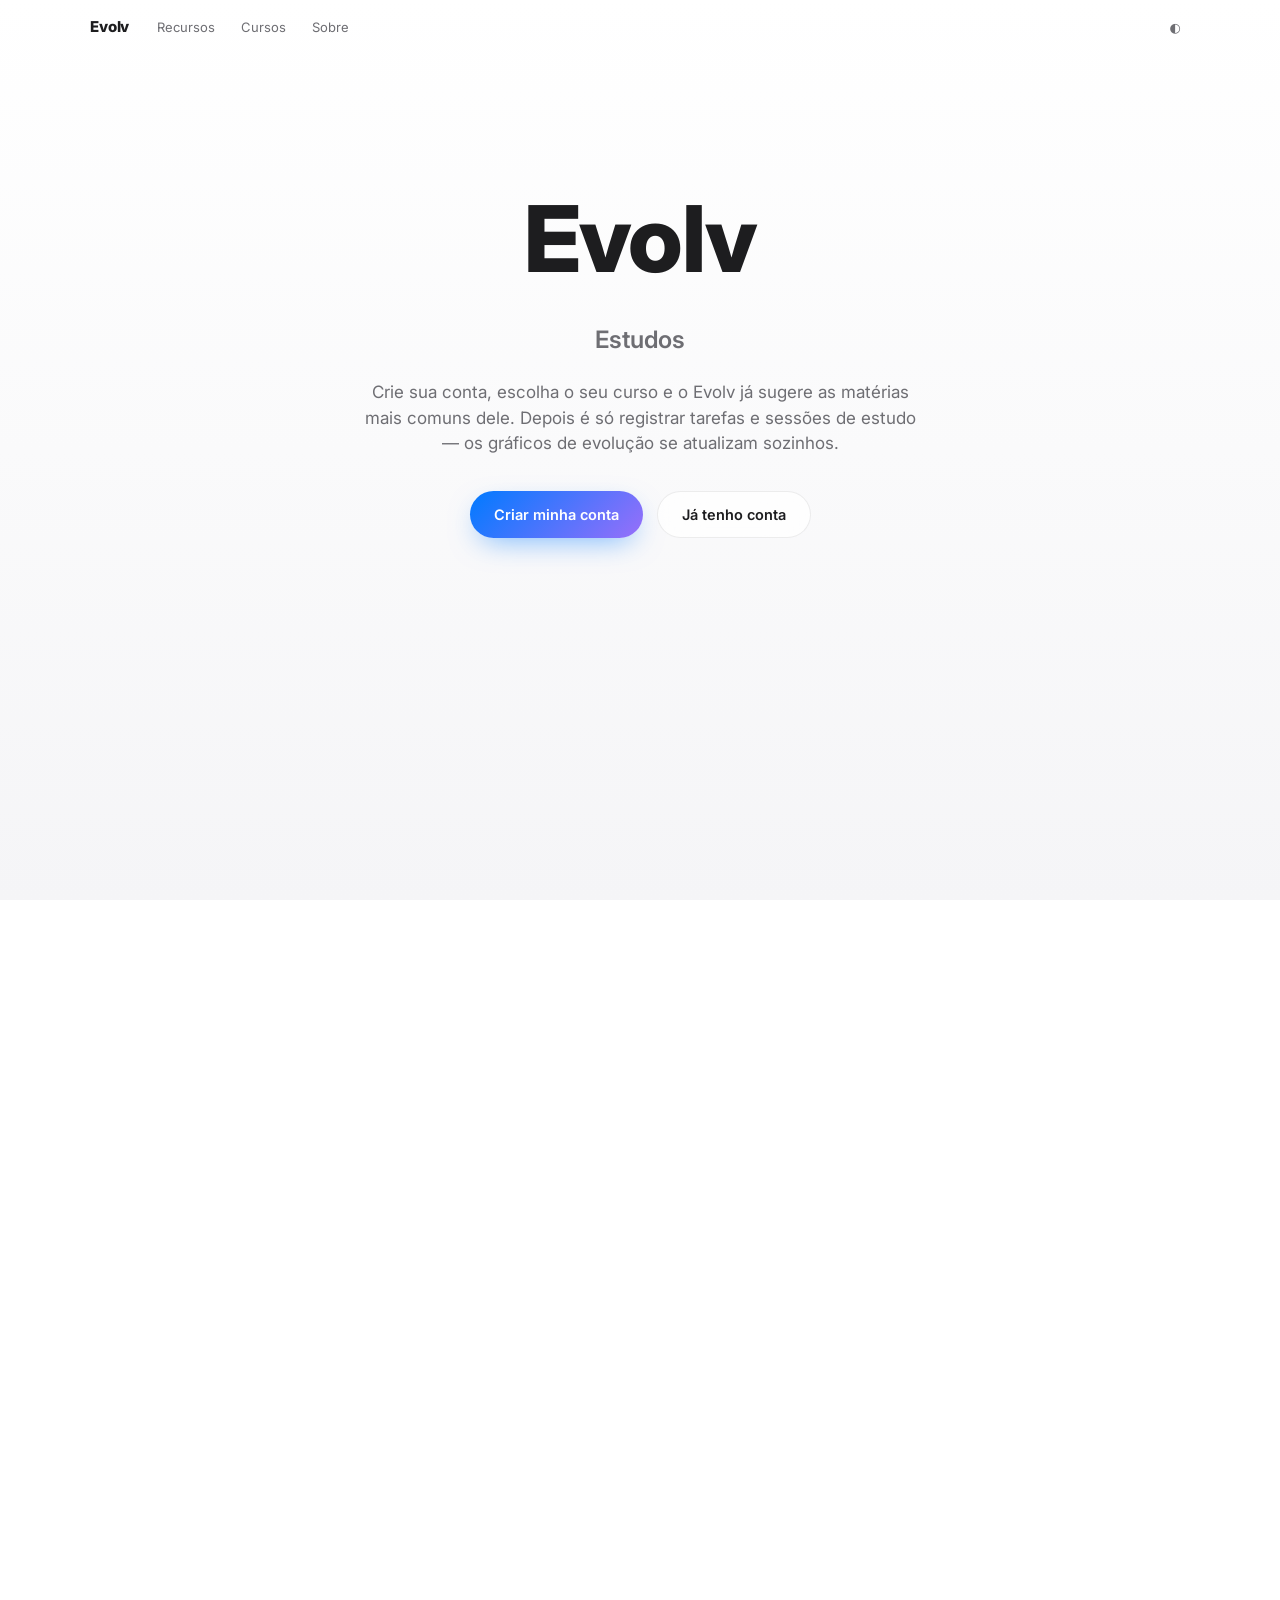
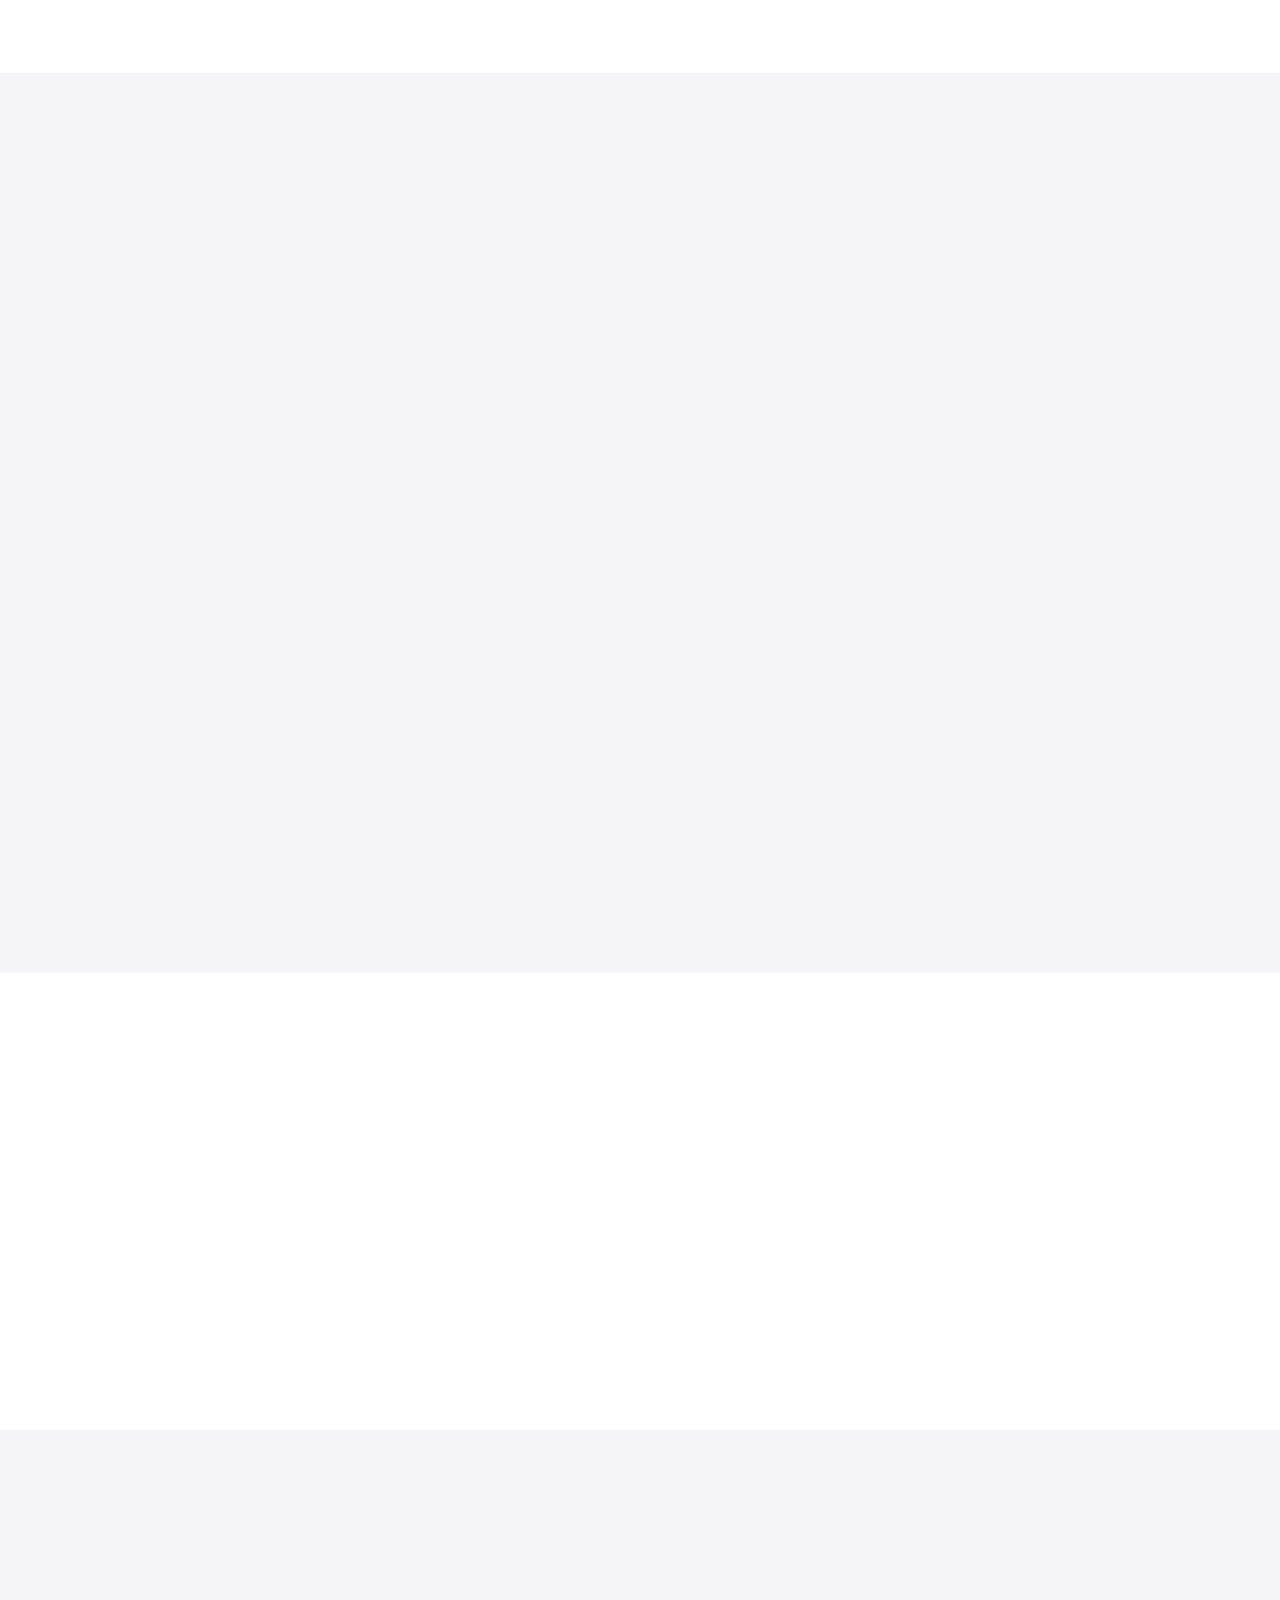
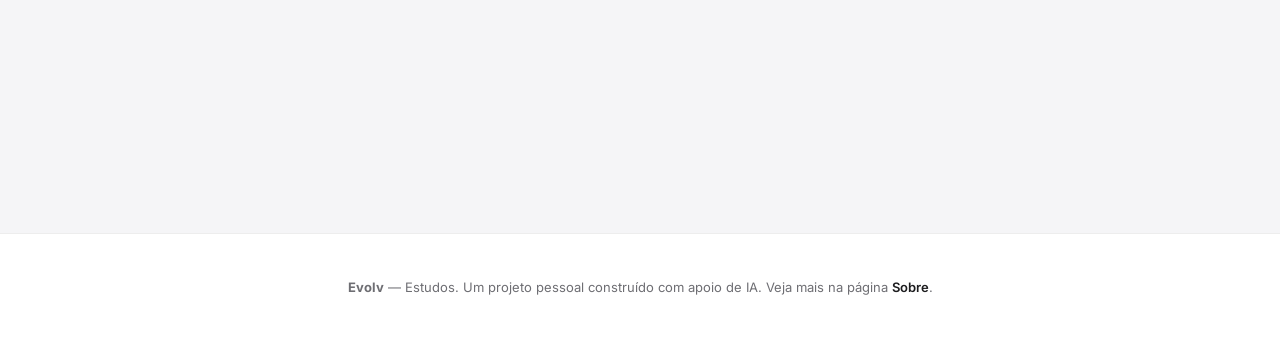
==== commit 5b3a0559: "api insert and login" ====
--- a/index.html
+++ b/index.html
@@ -4,7 +4,7 @@
 <meta charset="utf-8">
 <meta name="viewport" content="width=device-width, initial-scale=1, viewport-fit=cover">
 <title>Evolv — Estudos</title>
-<meta name="description" content="Evolv é o painel pessoal para acompanhar Algoritmo, Banco de Dados, TI, Arquitetura de Computadores e Introdução a Sistemas Operacionais — com dados reais.">
+<meta name="description" content="Evolv é o painel pessoal para acompanhar as matérias do seu curso — com dados reais das suas tarefas e sessões de estudo.">
 <script>try{var t=localStorage.getItem('evolv:theme');if(t)document.documentElement.dataset.theme=t;}catch(e){}</script>
 <link rel="icon" href="data:image/svg+xml,%3Csvg xmlns='http://www.w3.org/2000/svg' viewBox='0 0 100 100'%3E%3Crect width='100' height='100' rx='22' fill='%23000'/%3E%3Ctext x='50' y='67' font-size='54' font-family='Arial' fill='%23fff' text-anchor='middle'%3EE%3C/text%3E%3C/svg%3E">
 <link rel="preconnect" href="https://fonts.googleapis.com">
@@ -24,12 +24,16 @@
     <a href="index.html" class="nav-logo">Evolv</a>
     <div class="nav-links">
       <a href="#features">Recursos</a>
-      <a href="#subjects">Disciplinas</a>
-      <a href="#how">Como funciona</a>
+      <a href="#courses">Cursos</a>
+      <a href="about.html">Sobre</a>
     </div>
     <div class="nav-right">
       <button class="theme-btn" data-act="theme" title="Alternar tema">◐</button>
-      <a href="dashboard.html" class="nav-cta">Abrir painel</a>
+      <span data-auth="out" style="display:none"><a href="login.html" class="nav-cta">Entrar</a></span>
+      <span data-auth="in" style="display:none;align-items:center;gap:12px">
+        <a href="profile.html" class="nav-avatar" id="navAvatar">?</a>
+        <a href="javascript:void(0)" class="nav-logout" data-act="logout">Sair</a>
+      </span>
     </div>
   </div>
 </nav>
@@ -38,10 +42,10 @@
   <div class="container">
     <h1>Evolv</h1>
     <p class="sub">Estudos</p>
-    <p class="lead">O painel pessoal para acompanhar Algoritmo, Banco de Dados, TI, Arquitetura de Computadores e Introdução a Sistemas Operacionais — com dados reais das suas tarefas e sessões de estudo.</p>
+    <p class="lead">Crie sua conta, escolha o seu curso e o Evolv já sugere as matérias mais comuns dele. Depois é só registrar tarefas e sessões de estudo — os gráficos de evolução se atualizam sozinhos.</p>
     <div class="hero-cta">
-      <a href="dashboard.html" class="pill primary">Abrir meu painel</a>
-      <a href="#features" class="pill secondary">Ver recursos</a>
+      <a href="signup.html" class="pill primary">Criar minha conta</a>
+      <a href="login.html" class="pill secondary">Já tenho conta</a>
     </div>
 
     <div class="mock reveal scale">
@@ -61,16 +65,6 @@
   </div>
 </header>
 
-<section class="section stat-band">
-  <div class="container reveal">
-    <div class="stat-row">
-      <div class="stat"><b data-count="0">0</b><span>Horas estudadas</span></div>
-      <div class="stat"><b data-count="0">0</b><span>Tarefas concluídas</span></div>
-      <div class="stat"><b data-count="0">0</b><span>Disciplinas ativas</span></div>
-    </div>
-  </div>
-</section>
-
 <section class="section" id="features">
   <div class="container">
     <div class="section-head reveal">
@@ -79,27 +73,28 @@
       <p>Sem planilhas soltas, sem métricas inventadas. Cada gráfico nasce das tarefas que você concluiu e das horas que você realmente estudou.</p>
     </div>
     <div class="feat-grid reveal">
-      <div class="feat"><div class="n">01</div><h3>Painel com dados reais</h3><p>Gráficos de evolução calculados a partir das suas tarefas e registros — nunca números fictícios.</p></div>
-      <div class="feat"><div class="n">02</div><h3>Identidade por disciplina</h3><p>Cada matéria tem sua cor, mantida no menu, nos cards e nos gráficos.</p></div>
+      <div class="feat"><div class="n">01</div><h3>Matérias do seu jeito</h3><p>Crie suas próprias disciplinas, ou deixe o Evolv sugerir as do seu curso automaticamente.</p></div>
+      <div class="feat"><div class="n">02</div><h3>Painel com dados reais</h3><p>Gráficos de evolução calculados a partir das suas tarefas e registros — nunca números fictícios.</p></div>
       <div class="feat"><div class="n">03</div><h3>Tarefas com prazo</h3><p>Crie, conclua e filtre por pendentes, concluídas ou atrasadas.</p></div>
       <div class="feat"><div class="n">04</div><h3>Modo claro e escuro</h3><p>Interface fluida, com transições suaves em cada interação.</p></div>
     </div>
   </div>
 </section>
 
-<section class="subj-band" id="subjects">
+<section class="subj-band" id="courses">
   <div class="container">
     <div class="section-head reveal">
-      <div class="eyebrow">Disciplinas</div>
-      <h2>Focado no que importa no seu semestre</h2>
-      <p>Cinco disciplinas, cada uma com identidade própria e evolução acompanhada em tempo real.</p>
+      <div class="eyebrow">Cursos com sugestão automática</div>
+      <h2>Diga seu curso, o Evolv monta o resto</h2>
+      <p>Ao criar sua conta, escolha um destes cursos e as matérias mais comuns dele já aparecem prontas no seu painel — se você quiser.</p>
     </div>
     <div class="subj-grid stagger">
-      <a class="subj-tile" href="subject.html?s=algoritmo"><div class="badge" style="background:#0071e3">AL</div><h3>Algoritmo</h3><p>Lógica, estruturas de dados e resolução de problemas.</p></a>
-      <a class="subj-tile" href="subject.html?s=bd"><div class="badge" style="background:#34c759">BD</div><h3>Banco de Dados</h3><p>Modelagem, SQL e consultas eficientes.</p></a>
-      <a class="subj-tile" href="subject.html?s=ti"><div class="badge" style="background:#ff9500">TI</div><h3>TI</h3><p>Fundamentos e prática de Tecnologia da Informação.</p></a>
-      <a class="subj-tile" href="subject.html?s=arqcomp"><div class="badge" style="background:#af52de">AC</div><h3>ArqComp</h3><p>Arquitetura de computadores e organização de hardware.</p></a>
-      <a class="subj-tile" href="subject.html?s=so"><div class="badge" style="background:#ff3b30">SO</div><h3>Intro a SO</h3><p>Processos, memória e sistemas operacionais.</p></a>
+      <a class="subj-tile" href="signup.html"><div class="badge" style="background:#0071e3">AL</div><h3>ADS</h3><p>Análise e Desenvolvimento de Sistemas</p></a>
+      <a class="subj-tile" href="signup.html"><div class="badge" style="background:#34c759">CC</div><h3>Ciência da Computação</h3><p>Algoritmo, estrutura de dados, arquitetura e mais.</p></a>
+      <a class="subj-tile" href="signup.html"><div class="badge" style="background:#ff9500">ES</div><h3>Engenharia de Software</h3><p>Requisitos, banco de dados, arquitetura.</p></a>
+      <a class="subj-tile" href="signup.html"><div class="badge" style="background:#af52de">SI</div><h3>Sistemas de Informação</h3><p>Algoritmo, gestão de projetos e mais.</p></a>
+      <a class="subj-tile" href="signup.html"><div class="badge" style="background:#ff3b30">RC</div><h3>Redes de Computadores</h3><p>Redes, arquitetura, TI e mais.</p></a>
+      <a class="subj-tile" href="signup.html"><div class="badge" style="background:#5ac8fa">EC</div><h3>Engenharia da Computação</h3><p>Circuitos digitais, arquitetura e mais.</p></a>
     </div>
   </div>
 </section>
@@ -111,9 +106,9 @@
       <h2>Três passos, evolução contínua</h2>
     </div>
     <div class="steps stagger">
-      <div class="step"><div class="n"></div><h3>Registre suas sessões</h3><p>Anote data, duração e o que estudou em cada disciplina.</p></div>
-      <div class="step"><div class="n"></div><h3>Organize suas tarefas</h3><p>Crie prazos e acompanhe o que falta em cada matéria.</p></div>
-      <div class="step"><div class="n"></div><h3>Acompanhe sua evolução</h3><p>O painel se atualiza sozinho, com base no que você já fez.</p></div>
+      <div class="step"><div class="n"></div><h3>Crie sua conta</h3><p>Diga seu nome, e-mail e, se quiser, o seu curso.</p></div>
+      <div class="step"><div class="n"></div><h3>Organize suas matérias</h3><p>Use as sugeridas pelo seu curso ou crie as suas.</p></div>
+      <div class="step"><div class="n"></div><h3>Acompanhe sua evolução</h3><p>Registre tarefas e sessões — o painel se atualiza sozinho.</p></div>
     </div>
   </div>
 </section>
@@ -121,20 +116,19 @@
 <section class="cta-band">
   <div class="container reveal">
     <h2>Comece a acompanhar sua evolução</h2>
-    <p>Seus dados ficam no seu navegador, prontos para crescer.</p>
-    <a href="dashboard.html" class="pill primary">Abrir meu painel</a>
+    <p>Leva menos de um minuto para criar sua conta.</p>
+    <a href="signup.html" class="pill primary">Criar minha conta</a>
   </div>
 </section>
 
 <footer>
-  <p><b>Evolv</b> — Estudos. Um projeto pessoal construído com apoio de IA. Veja o <a href="README.md">README</a>.</p>
+  <p><b>Evolv</b> — Estudos. Um projeto pessoal construído com apoio de IA. Veja mais na página <a href="about.html">Sobre</a>.</p>
 </footer>
 
 <script src="js/core/utils.js"></script>
 <script src="js/core/state.js"></script>
 <script src="js/data/database.js"></script>
-<script src="js/services/services.js"></script>
-<script src="js/services/stats.js"></script>
+<script src="js/services/auth.js"></script>
 <script src="js/ui/reveal.js"></script>
 <script src="js/pages/marketing.js"></script>
 </body>
--- a/css/theme.css
+++ b/css/theme.css
@@ -1,19 +1,34 @@
 :root{
-  --bg:#ffffff; --bg2:#f5f5f7; --panel:#ffffff; --text:#1d1d1f; --muted:#6e6e73; --line:#d2d2d7;
-  --accent:#0071e3; --good:#1d8a3f; --bad:#d70015;
+  --bg:#ffffff; --bg-gradient: linear-gradient(180deg,#ffffff 0%,#f5f5f7 100%);
+  --bg2:#f5f5f7; --panel:#ffffff;
+  --glass-bg: rgba(255,255,255,0.72); --glass-border: rgba(0,0,0,0.07); --glass-blur: 20px;
+  --text:#1d1d1f; --muted:#6e6e73; --line:#d2d2d7;
+  --accent:#007aff; --accent2:#986ffa; --good:#1d8a3f; --bad:#d70015;
   --shadow:0 1px 2px #0000000a, 0 14px 34px -16px #00000018;
+  --shadow-glass:0 20px 60px -24px rgba(0,0,0,0.18);
   --radius:18px;
+  --ease: cubic-bezier(.25,1,.5,1);
   color-scheme:light;
 }
 :root[data-theme="dark"]{
-  --bg:#000000; --bg2:#1d1d1f; --panel:#161617; --text:#f5f5f7; --muted:#98989d; --line:#39393c;
-  --accent:#2997ff; --shadow:0 1px 2px #0000004d, 0 14px 34px -16px #00000070;
+  --bg:#000000; --bg-gradient: radial-gradient(circle at 15% -10%, rgba(0,122,255,0.16), transparent 45%), radial-gradient(circle at 85% 0%, rgba(152,111,250,0.14), transparent 40%), linear-gradient(180deg,#000000 0%,#0d0d11 100%);
+  --bg2:#1d1d1f; --panel:#1c1c1e;
+  --glass-bg: rgba(255,255,255,0.055); --glass-border: rgba(255,255,255,0.08); --glass-blur: 20px;
+  --text:#f5f5f7; --muted:#98989d; --line:#39393c;
+  --accent:#0a84ff; --accent2:#a879ff; --good:#32d74b; --bad:#ff453a;
+  --shadow:0 1px 2px #0000004d, 0 14px 34px -16px #00000070;
+  --shadow-glass:0 24px 70px -20px rgba(0,0,0,0.65);
   color-scheme:dark;
 }
 @media(prefers-color-scheme:dark){
   :root:not([data-theme="light"]):not([data-theme="dark"]){
-    --bg:#000000; --bg2:#1d1d1f; --panel:#161617; --text:#f5f5f7; --muted:#98989d; --line:#39393c;
-    --accent:#2997ff; --shadow:0 1px 2px #0000004d, 0 14px 34px -16px #00000070;
+    --bg:#000000; --bg-gradient: radial-gradient(circle at 15% -10%, rgba(0,122,255,0.16), transparent 45%), radial-gradient(circle at 85% 0%, rgba(152,111,250,0.14), transparent 40%), linear-gradient(180deg,#000000 0%,#0d0d11 100%);
+    --bg2:#1d1d1f; --panel:#1c1c1e;
+    --glass-bg: rgba(255,255,255,0.055); --glass-border: rgba(255,255,255,0.08); --glass-blur: 20px;
+    --text:#f5f5f7; --muted:#98989d; --line:#39393c;
+    --accent:#0a84ff; --accent2:#a879ff; --good:#32d74b; --bad:#ff453a;
+    --shadow:0 1px 2px #0000004d, 0 14px 34px -16px #00000070;
+    --shadow-glass:0 24px 70px -20px rgba(0,0,0,0.65);
     color-scheme:dark;
   }
 }
--- a/css/base.css
+++ b/css/base.css
@@ -2,16 +2,16 @@
 :root{padding-top:env(safe-area-inset-top,0px);padding-bottom:env(safe-area-inset-bottom,0px)}
 html{scroll-behavior:smooth;scroll-padding-top:64px}
 body{
-  background:var(--bg); color:var(--text);
+  background:var(--bg-gradient); background-attachment:fixed; color:var(--text);
   font-family:-apple-system,BlinkMacSystemFont,"SF Pro Text","Inter",ui-sans-serif,system-ui,"Segoe UI",Roboto,sans-serif;
   font-size:16px; line-height:1.5; -webkit-font-smoothing:antialiased;
-  transition:background .35s ease, color .35s ease;
+  transition:background .5s var(--ease), color .35s var(--ease);
 }
-h1,h2,h3,h4{font-family:-apple-system,BlinkMacSystemFont,"SF Pro Display","Inter",ui-sans-serif,system-ui,sans-serif;letter-spacing:-.02em;font-weight:600}
+h1,h2,h3,h4{font-family:-apple-system,BlinkMacSystemFont,"SF Pro Display","Inter",ui-sans-serif,system-ui,sans-serif;letter-spacing:-.02em;font-weight:700}
 button{font:inherit;color:inherit;background:none;border:0;cursor:pointer}
 a{color:inherit;text-decoration:none}
-input,select{font:inherit;color:var(--text);background:var(--panel);border:1px solid var(--line);border-radius:12px;padding:12px 14px;min-width:0;outline:0;transition:border-color .2s,box-shadow .2s}
-input:focus,select:focus{border-color:var(--accent);box-shadow:0 0 0 4px color-mix(in srgb,var(--accent) 16%,transparent)}
+input,select{font:inherit;color:var(--text);background:var(--panel);border:1px solid var(--glass-border);border-radius:12px;padding:12px 14px;min-width:0;outline:0;transition:border-color .3s var(--ease),box-shadow .3s var(--ease)}
+input:focus,select:focus{border-color:var(--accent);box-shadow:0 0 0 4px color-mix(in srgb,var(--accent) 18%,transparent)}
 label{display:block;font-size:13px;color:var(--muted);margin-bottom:6px;font-weight:500}
 ::selection{background:color-mix(in srgb,var(--accent) 25%,transparent)}
 .container{max-width:1100px;margin:0 auto;padding-left:clamp(20px,5vw,56px);padding-right:clamp(20px,5vw,56px)}
@@ -20,14 +20,17 @@
 .section{padding:96px 0}
 .section.tight{padding:72px 0}
 .section-head{max-width:640px;margin:0 auto 48px;text-align:center}
-.section-head h2{font-size:clamp(26px,4vw,40px)}
+.section-head h2{font-size:clamp(26px,4vw,40px);font-weight:800}
 .section-head p{margin-top:14px;color:var(--muted);font-size:17px}
 .dark-band{background:var(--bg2);color:var(--text)}
-.pill{display:inline-flex;align-items:center;gap:8px;padding:11px 22px;border-radius:99px;font-weight:600;font-size:14.5px;transition:transform .2s ease,opacity .2s ease,background .2s ease}
+
+.pill{display:inline-flex;align-items:center;gap:8px;padding:12px 24px;border-radius:99px;font-weight:600;font-size:14.5px;transition:transform .35s var(--ease),opacity .3s var(--ease),box-shadow .35s var(--ease),background .3s var(--ease)}
+.pill:hover{transform:scale(1.02)}
 .pill:active{transform:scale(.97)}
-.pill.primary{background:var(--text);color:var(--bg)}
-.pill.primary:hover{opacity:.82}
-.pill.secondary{background:transparent;color:var(--accent);border:1px solid var(--line)}
-.pill.secondary:hover{border-color:var(--accent)}
-.back-link{display:inline-flex;align-items:center;gap:6px;color:var(--muted);font-size:14px;font-weight:500;margin-bottom:22px}
+.pill.primary{background:linear-gradient(135deg,var(--accent),var(--accent2));color:#fff;box-shadow:0 10px 30px -10px color-mix(in srgb,var(--accent) 60%,transparent)}
+.pill.primary:hover{box-shadow:0 16px 40px -10px color-mix(in srgb,var(--accent) 75%,transparent)}
+.pill.secondary{background:var(--glass-bg);backdrop-filter:blur(var(--glass-blur)) saturate(160%);-webkit-backdrop-filter:blur(var(--glass-blur)) saturate(160%);color:var(--text);border:1px solid var(--glass-border)}
+.pill.secondary:hover{border-color:color-mix(in srgb,var(--accent) 50%,var(--glass-border))}
+
+.back-link{display:inline-flex;align-items:center;gap:6px;color:var(--muted);font-size:14px;font-weight:500;margin-bottom:22px;transition:color .3s var(--ease)}
 .back-link:hover{color:var(--text)}
--- a/css/nav.css
+++ b/css/nav.css
@@ -1,16 +1,23 @@
-#navbar{position:fixed;top:0;left:0;right:0;z-index:100;height:52px;display:flex;align-items:center;
+#navbar{position:fixed;top:0;left:0;right:0;z-index:100;height:56px;display:flex;align-items:center;
   padding:0 clamp(16px,5vw,32px);padding-top:env(safe-area-inset-top,0px);
-  background:color-mix(in srgb, var(--bg) 78%, transparent);backdrop-filter:blur(20px) saturate(1.6);
-  border-bottom:1px solid transparent;transition:border-color .3s}
-#navbar.scrolled{border-bottom-color:var(--line)}
+  background:transparent;border-bottom:1px solid transparent;
+  transition:background .4s var(--ease),border-color .4s var(--ease)}
+#navbar.scrolled{
+  background:var(--glass-bg);backdrop-filter:blur(var(--glass-blur)) saturate(160%);-webkit-backdrop-filter:blur(var(--glass-blur)) saturate(160%);
+  border-bottom-color:var(--glass-border)}
 .nav-inner{max-width:1100px;margin:0 auto;width:100%;display:flex;align-items:center;gap:28px}
-.nav-logo{font-size:15px;font-weight:700;letter-spacing:-.01em}
+.nav-logo{font-size:15px;font-weight:800;letter-spacing:-.01em}
 .nav-links{display:flex;gap:26px;font-size:13px;color:var(--muted);flex:1}
-.nav-links a{transition:color .2s}
+.nav-links a{transition:color .3s var(--ease)}
 .nav-links a:hover,.nav-links a.on{color:var(--text)}
-.nav-right{display:flex;align-items:center;gap:10px}
-.theme-btn{width:30px;height:30px;border-radius:8px;display:grid;place-items:center;color:var(--muted);font-size:13px;transition:background .2s,color .2s}
-.theme-btn:hover{background:var(--bg2);color:var(--text)}
-.nav-cta{background:var(--accent);color:#fff;padding:7px 16px;border-radius:99px;font-size:13px;font-weight:600;transition:opacity .2s}
-.nav-cta:hover{opacity:.85}
+.nav-right{display:flex;align-items:center;gap:12px}
+.theme-btn{width:30px;height:30px;border-radius:8px;display:grid;place-items:center;color:var(--muted);font-size:13px;transition:background .3s var(--ease),color .3s var(--ease),transform .3s var(--ease)}
+.theme-btn:hover{background:var(--glass-bg);color:var(--text);transform:scale(1.06)}
+.nav-cta{background:linear-gradient(135deg,var(--accent),var(--accent2));color:#fff;padding:8px 18px;border-radius:99px;font-size:13px;font-weight:600;transition:transform .3s var(--ease),box-shadow .3s var(--ease)}
+.nav-cta:hover{transform:scale(1.04);box-shadow:0 10px 26px -8px color-mix(in srgb,var(--accent) 60%,transparent)}
+.nav-avatar{width:28px;height:28px;border-radius:50%;background:var(--glass-bg);border:1px solid var(--glass-border);color:var(--text);display:grid;place-items:center;font-size:12px;font-weight:700;overflow:hidden;flex:none;transition:transform .3s var(--ease),border-color .3s var(--ease)}
+.nav-avatar:hover{transform:scale(1.08);border-color:color-mix(in srgb,var(--accent) 50%,var(--glass-border))}
+.nav-avatar img{width:100%;height:100%;object-fit:cover}
+.nav-logout{color:var(--muted);font-size:13px;font-weight:500;transition:color .3s var(--ease)}
+.nav-logout:hover{color:var(--text)}
 @media(max-width:720px){.nav-links{display:none}}
--- a/css/marketing.css
+++ b/css/marketing.css
@@ -1,54 +1,66 @@
 .hero{padding:170px 0 90px;text-align:center}
-.hero h1{font-size:clamp(44px,8vw,92px);font-weight:700;line-height:1.02}
-.hero .sub{font-size:clamp(18px,2.4vw,24px);color:var(--muted);font-weight:500;margin-top:14px}
+.hero h1{font-size:clamp(44px,8vw,92px);font-weight:800}
+.hero .sub{font-size:clamp(18px,2.4vw,24px);color:var(--muted);font-weight:600;margin-top:14px}
 .hero p.lead{max-width:560px;margin:22px auto 34px;color:var(--muted);font-size:17px}
 .hero-cta{display:flex;gap:14px;justify-content:center;flex-wrap:wrap;margin-bottom:70px}
 
-.mock{max-width:880px;margin:0 auto;border-radius:24px;background:var(--panel);border:1px solid var(--line);box-shadow:var(--shadow);overflow:hidden;transform:translateY(0);transition:transform .6s ease}
-.mock-bar{height:34px;display:flex;align-items:center;gap:6px;padding:0 14px;border-bottom:1px solid var(--line)}
-.mock-bar i{width:9px;height:9px;border-radius:50%;background:var(--line)}
+.mock{
+  max-width:880px;margin:0 auto;border-radius:24px;overflow:hidden;
+  background:var(--glass-bg);backdrop-filter:blur(var(--glass-blur)) saturate(160%);-webkit-backdrop-filter:blur(var(--glass-blur)) saturate(160%);
+  border:1px solid var(--glass-border);box-shadow:var(--shadow-glass);
+}
+.mock-bar{height:34px;display:flex;align-items:center;gap:6px;padding:0 14px;border-bottom:1px solid var(--glass-border)}
+.mock-bar i{width:9px;height:9px;border-radius:50%;background:var(--glass-border)}
 .mock-body{display:flex}
-.mock-side{width:120px;flex:none;border-right:1px solid var(--line);padding:16px 10px;display:flex;flex-direction:column;gap:8px}
-.mock-side i{height:9px;border-radius:5px;background:var(--bg2)}
+.mock-side{width:120px;flex:none;border-right:1px solid var(--glass-border);padding:16px 10px;display:flex;flex-direction:column;gap:8px}
+.mock-side i{height:9px;border-radius:5px;background:color-mix(in srgb, var(--text) 8%, transparent)}
 .mock-side i:first-child{width:60%}
 .mock-main{flex:1;padding:22px;display:grid;gap:14px}
 .mock-kpis{display:grid;grid-template-columns:repeat(3,1fr);gap:10px}
-.mock-kpis i{height:56px;border-radius:12px;background:var(--bg2)}
-.mock-chart{height:120px;border-radius:12px;background:var(--bg2);position:relative;overflow:hidden}
+.mock-kpis i{height:56px;border-radius:12px;background:color-mix(in srgb, var(--text) 6%, transparent)}
+.mock-chart{height:120px;border-radius:12px;background:color-mix(in srgb, var(--text) 6%, transparent);position:relative;overflow:hidden}
 .mock-chart svg{position:absolute;inset:0}
 
-.feat-grid{display:grid;grid-template-columns:repeat(auto-fit,minmax(230px,1fr));gap:1px;background:var(--line);border:1px solid var(--line);border-radius:20px;overflow:hidden}
-.feat{background:var(--panel);padding:34px 26px}
+.feat-grid{display:grid;grid-template-columns:repeat(auto-fit,minmax(230px,1fr));gap:14px}
+.feat{
+  background:var(--glass-bg);backdrop-filter:blur(var(--glass-blur)) saturate(160%);-webkit-backdrop-filter:blur(var(--glass-blur)) saturate(160%);
+  border:1px solid var(--glass-border);border-radius:18px;padding:30px 26px;
+  transition:transform .4s var(--ease),box-shadow .4s var(--ease),border-color .4s var(--ease);
+}
+.feat:hover{transform:scale(1.02) translateY(-6px);box-shadow:var(--shadow-glass);border-color:color-mix(in srgb,var(--accent) 35%,var(--glass-border))}
 .feat .n{font-size:13px;color:var(--muted);font-weight:600;margin-bottom:18px}
-.feat h3{font-size:19px;margin-bottom:8px}
+.feat h3{font-size:19px;margin-bottom:8px;font-weight:700}
 .feat p{color:var(--muted);font-size:14.5px}
 
-.subj-band{background:#000;color:#fff;padding:96px 0}
-.subj-band .section-head p{color:#98989d}
-.subj-band .section-head h2{color:#fff}
+.subj-band{background:var(--bg2);color:var(--text);padding:96px 0}
+.subj-band .section-head p{color:var(--muted)}
+.subj-band .section-head h2{color:var(--text)}
 .subj-grid{display:grid;grid-template-columns:repeat(auto-fit,minmax(180px,1fr));gap:14px}
-.subj-tile{background:#1d1d1f;border-radius:18px;padding:26px 20px;transition:transform .3s ease,background .3s ease;text-align:left}
-.subj-tile:hover{transform:translateY(-4px);background:#242426}
+.subj-tile{
+  background:var(--glass-bg);backdrop-filter:blur(var(--glass-blur)) saturate(160%);-webkit-backdrop-filter:blur(var(--glass-blur)) saturate(160%);
+  border:1px solid var(--glass-border);border-radius:18px;padding:26px 20px;text-align:left;
+  transition:transform .4s var(--ease),background .4s var(--ease),border-color .4s var(--ease);
+}
+.subj-tile:hover{transform:scale(1.02) translateY(-4px);border-color:color-mix(in srgb,var(--accent) 40%,var(--glass-border))}
 .subj-tile .badge{width:44px;height:44px;border-radius:12px;display:grid;place-items:center;font-weight:700;font-size:13px;color:#000;margin-bottom:16px}
-.subj-tile h3{font-size:16px;color:#fff;margin-bottom:6px}
-.subj-tile p{font-size:13px;color:#98989d}
+.subj-tile h3{font-size:16px;color:var(--text);margin-bottom:6px;font-weight:700}
+.subj-tile p{font-size:13px;color:var(--muted)}
 
 .steps{display:grid;grid-template-columns:repeat(auto-fit,minmax(220px,1fr));gap:30px;counter-reset:s}
 .step{text-align:center}
-.step .n{counter-increment:s;width:34px;height:34px;border-radius:50%;border:1px solid var(--line);display:grid;place-items:center;margin:0 auto 18px;font-size:14px;font-weight:600;color:var(--muted)}
+.step .n{counter-increment:s;width:34px;height:34px;border-radius:50%;border:1px solid var(--glass-border);display:grid;place-items:center;margin:0 auto 18px;font-size:14px;font-weight:700;color:var(--muted)}
 .step .n::before{content:counter(s)}
-.step h3{font-size:16.5px;margin-bottom:8px}
+.step h3{font-size:16.5px;margin-bottom:8px;font-weight:700}
 .step p{color:var(--muted);font-size:14.5px}
 
 .stat-band{text-align:center}
 .stat-row{display:flex;justify-content:center;gap:clamp(30px,8vw,90px);flex-wrap:wrap}
-.stat b{display:block;font-size:clamp(40px,6vw,64px);font-weight:700}
+.stat b{display:block;font-size:clamp(40px,6vw,64px);font-weight:800}
 .stat span{color:var(--muted);font-size:14px;margin-top:6px;display:block}
 
-.cta-band{background:#000;color:#fff;text-align:center;padding:110px 0}
-.cta-band h2{font-size:clamp(28px,4.4vw,44px);margin-bottom:16px}
-.cta-band p{color:#98989d;margin-bottom:32px;font-size:16px}
-.cta-band .pill.primary{background:#fff;color:#000}
+.cta-band{background:var(--bg2);color:var(--text);text-align:center;padding:110px 0}
+.cta-band h2{font-size:clamp(28px,4.4vw,44px);margin-bottom:16px;font-weight:800}
+.cta-band p{color:var(--muted);margin-bottom:32px;font-size:16px}
 
-footer{text-align:center;padding:44px 20px 60px;color:var(--muted);font-size:13px;border-top:1px solid var(--line)}
+footer{text-align:center;padding:44px 20px 60px;color:var(--muted);font-size:13px;border-top:1px solid var(--glass-border)}
 footer a{color:var(--text);font-weight:600}
--- a/css/components.css
+++ b/css/components.css
@@ -1,6 +1,6 @@
 .app-main{padding:104px 0 90px}
 .page-head{display:flex;align-items:flex-end;justify-content:space-between;gap:20px;margin-bottom:36px;flex-wrap:wrap}
-.page-head h1{font-size:clamp(26px,4vw,38px);display:flex;align-items:center;gap:12px}
+.page-head h1{font-size:clamp(26px,4vw,38px);display:flex;align-items:center;gap:12px;font-weight:800}
 .page-head p{color:var(--muted);margin-top:6px;font-size:15px}
 
 .grid{display:grid;gap:14px}
@@ -8,46 +8,62 @@
 .two{grid-template-columns:repeat(auto-fit,minmax(340px,1fr))}
 .mt{margin-top:14px}
 
-.card{background:var(--panel);border:1px solid var(--line);border-radius:var(--radius);padding:22px;box-shadow:var(--shadow)}
+.card{
+  background:var(--glass-bg); backdrop-filter:blur(var(--glass-blur)) saturate(160%); -webkit-backdrop-filter:blur(var(--glass-blur)) saturate(160%);
+  border:1px solid var(--glass-border); border-radius:var(--radius); padding:24px;
+  box-shadow:var(--shadow-glass);
+  transition:border-color .35s var(--ease), box-shadow .35s var(--ease);
+}
 .card h3{font-size:13px;color:var(--muted);font-weight:600;margin-bottom:12px;text-transform:uppercase;letter-spacing:.04em}
-.kpi b{display:block;font-size:30px;font-weight:700;color:var(--c,var(--text))}
+.kpi b{display:block;font-size:32px;font-weight:800;color:var(--c,var(--text));letter-spacing:-.02em}
 .kpi span{color:var(--muted);font-size:13px}
 
-.btn{background:var(--c,var(--accent));color:#fff;border-radius:12px;padding:11px 20px;font-weight:600;font-size:14.5px;transition:transform .15s,opacity .2s}
-.btn:hover{opacity:.88}
+.btn{
+  background:linear-gradient(135deg,var(--c,var(--accent)),color-mix(in srgb,var(--c,var(--accent)) 65%, var(--accent2)));
+  color:#fff;border-radius:12px;padding:12px 22px;font-weight:600;font-size:14.5px;
+  transition:transform .35s var(--ease),box-shadow .35s var(--ease),opacity .3s var(--ease);
+  box-shadow:0 10px 26px -10px color-mix(in srgb,var(--c,var(--accent)) 55%,transparent);
+}
+.btn:hover{transform:scale(1.02);box-shadow:0 16px 36px -10px color-mix(in srgb,var(--c,var(--accent)) 70%,transparent)}
 .btn:active{transform:scale(.97)}
-.btn.ghost{background:var(--bg2);color:var(--text)}
+.btn.ghost{background:var(--glass-bg);backdrop-filter:blur(var(--glass-blur)) saturate(160%);-webkit-backdrop-filter:blur(var(--glass-blur)) saturate(160%);color:var(--text);border:1px solid var(--glass-border);box-shadow:none}
+.btn.ghost:hover{border-color:color-mix(in srgb,var(--accent) 45%,var(--glass-border));box-shadow:none}
 .btn.block{width:100%;text-align:center;display:block}
 
 .subj-grid-app{display:grid;grid-template-columns:repeat(auto-fit,minmax(230px,1fr));gap:14px}
-.subj-card-app{background:var(--panel);border:1px solid var(--line);border-radius:var(--radius);padding:22px;transition:transform .25s,box-shadow .25s;text-align:left}
-.subj-card-app:hover{transform:translateY(-4px);box-shadow:var(--shadow)}
+.subj-card-app{
+  background:var(--glass-bg);backdrop-filter:blur(var(--glass-blur)) saturate(160%);-webkit-backdrop-filter:blur(var(--glass-blur)) saturate(160%);
+  border:1px solid var(--glass-border);border-radius:var(--radius);padding:22px;text-align:left;
+  transition:transform .35s var(--ease), border-color .35s var(--ease), box-shadow .35s var(--ease);
+}
+.subj-card-app:hover{transform:scale(1.02) translateY(-2px);box-shadow:var(--shadow-glass);border-color:color-mix(in srgb,var(--accent) 35%,var(--glass-border))}
 .subj-card-app .badge{width:38px;height:38px;border-radius:10px;display:grid;place-items:center;font-weight:700;font-size:12px;color:#000;margin-bottom:14px}
-.subj-card-app h3{font-size:16px;margin-bottom:10px}
-.subj-card-app .bar{height:6px;background:var(--bg2);border-radius:6px;overflow:hidden;margin-bottom:8px}
-.subj-card-app .fill{height:100%;border-radius:6px;background:var(--c);transition:width 1s cubic-bezier(.2,.8,.2,1)}
+.subj-card-app h3{font-size:16px;margin-bottom:10px;font-weight:700}
+.subj-card-app .bar{height:6px;background:color-mix(in srgb, var(--text) 8%, transparent);border-radius:6px;overflow:hidden;margin-bottom:8px}
+.subj-card-app .fill{height:100%;border-radius:6px;background:var(--c);transition:width 1s var(--ease)}
 .subj-card-app .meta{display:flex;justify-content:space-between;font-size:12.5px;color:var(--muted)}
 
 .tabs,.chips{display:flex;gap:6px;flex-wrap:wrap;margin-bottom:16px}
-.tabs a,.chips button{padding:7px 16px;border-radius:99px;background:var(--bg2);color:var(--muted);font-size:13.5px;font-weight:500;transition:all .2s}
-.tabs a.on,.chips button.on{background:var(--text);color:var(--bg)}
+.tabs a,.chips button{padding:7px 16px;border-radius:99px;background:var(--glass-bg);backdrop-filter:blur(var(--glass-blur));-webkit-backdrop-filter:blur(var(--glass-blur));border:1px solid var(--glass-border);color:var(--muted);font-size:13.5px;font-weight:500;transition:all .3s var(--ease)}
+.tabs a:hover,.chips button:hover{border-color:color-mix(in srgb,var(--accent) 40%,var(--glass-border))}
+.tabs a.on,.chips button.on{background:linear-gradient(135deg,var(--accent),var(--accent2));color:#fff;border-color:transparent}
 
 .list-card{padding:6px 22px}
-.li{display:flex;align-items:center;gap:12px;padding:14px 0;border-bottom:1px solid var(--line)}
+.li{display:flex;align-items:center;gap:12px;padding:14px 0;border-bottom:1px solid var(--glass-border)}
 .li:last-child{border:0}
 .li.done .t{text-decoration:line-through;color:var(--muted)}
 .t{flex:1;font-size:14.5px}
-.chk{width:22px;height:22px;border-radius:50%;border:1.5px solid var(--c);flex:none;display:grid;place-items:center;color:#fff;font-size:11px;transition:background .2s,transform .2s}
-.chk:hover{transform:scale(1.12)}
+.chk{width:22px;height:22px;border-radius:50%;border:1.5px solid var(--c);flex:none;display:grid;place-items:center;color:#fff;font-size:11px;transition:background .3s var(--ease),transform .3s var(--ease)}
+.chk:hover{transform:scale(1.15)}
 .done .chk{background:var(--c);border-color:var(--c)}
-.due{font-size:12px;padding:3px 11px;border-radius:99px;background:var(--bg2);color:var(--muted)}
-.due.late{background:color-mix(in srgb,var(--bad) 14%,transparent);color:var(--bad)}
-.x{color:var(--muted);opacity:.5;width:24px;font-size:15px;transition:opacity .2s,color .2s}
+.due{font-size:12px;padding:3px 11px;border-radius:99px;background:var(--glass-bg);border:1px solid var(--glass-border);color:var(--muted)}
+.due.late{background:color-mix(in srgb,var(--bad) 16%,transparent);color:var(--bad);border-color:transparent}
+.x{color:var(--muted);opacity:.5;width:24px;font-size:15px;transition:opacity .3s var(--ease),color .3s var(--ease)}
 .x:hover{opacity:1;color:var(--bad)}
 .empty{text-align:center;color:var(--muted);padding:34px 0;font-size:14px}
 
 .chart{width:100%;height:auto;display:block}
-.gl{stroke:var(--line)}
+.gl{stroke:var(--glass-border)}
 .tx{fill:var(--muted);font-size:11px}
 .ln{fill:none;stroke-width:2.4;stroke-linecap:round;stroke-linejoin:round}
 .leg{display:flex;gap:14px;flex-wrap:wrap;font-size:12.5px;color:var(--muted);margin-top:10px}
@@ -61,3 +77,59 @@
 .subject-ctx .badge{width:38px;height:38px;border-radius:10px;display:grid;place-items:center;font-weight:700;font-size:12px;color:#000}
 .subject-ctx b{font-size:16px}
 .form-actions{display:flex;gap:10px;margin-top:6px}
+
+.nav-avatar{width:28px;height:28px;border-radius:50%;background:var(--text);color:var(--bg);display:grid;place-items:center;font-size:12px;font-weight:700;overflow:hidden;flex:none}
+.nav-avatar img{width:100%;height:100%;object-fit:cover}
+.nav-right{display:flex;align-items:center;gap:12px}
+
+.auth-shell{min-height:100svh;display:flex;align-items:center;justify-content:center;padding:110px 20px 60px}
+.auth-card{
+  width:100%;max-width:420px;
+  background:var(--glass-bg);backdrop-filter:blur(var(--glass-blur)) saturate(160%);-webkit-backdrop-filter:blur(var(--glass-blur)) saturate(160%);
+  border:1px solid var(--glass-border);border-radius:var(--radius);padding:36px 32px;box-shadow:var(--shadow-glass);
+}
+.auth-card h1{font-size:24px;margin-bottom:6px;font-weight:800}
+.auth-card>p{color:var(--muted);font-size:14.5px;margin-bottom:26px}
+.auth-switch{text-align:center;margin-top:22px;font-size:13.5px;color:var(--muted)}
+.auth-switch a{color:var(--accent);font-weight:600}
+.form-error{color:var(--bad);font-size:13px;min-height:18px}
+
+.autocomplete{position:relative}
+.suggest-list{
+  position:absolute;top:calc(100% + 6px);left:0;right:0;z-index:20;overflow:hidden;display:none;border-radius:12px;
+  background:var(--glass-bg);backdrop-filter:blur(var(--glass-blur)) saturate(160%);-webkit-backdrop-filter:blur(var(--glass-blur)) saturate(160%);
+  border:1px solid var(--glass-border);box-shadow:var(--shadow-glass);
+}
+.suggest-list.open{display:block}
+.suggest-item{display:flex;align-items:baseline;gap:10px;width:100%;padding:11px 14px;text-align:left;transition:background .2s var(--ease)}
+.suggest-item:hover{background:color-mix(in srgb, var(--text) 6%, transparent)}
+.suggest-item b{color:var(--accent);font-size:12px;width:30px;flex:none}
+.suggest-item span{font-size:13.5px;color:var(--text)}
+.field-hint{font-size:12px;color:var(--muted);margin-top:4px}
+
+.checkbox-row{display:flex;align-items:flex-start;gap:10px;font-size:13.5px;color:var(--muted)}
+.checkbox-row input{width:16px;height:16px;margin-top:2px;flex:none}
+
+.avatar-upload{display:flex;align-items:center;gap:16px;margin-bottom:20px}
+.avatar-preview{width:64px;height:64px;border-radius:50%;background:var(--glass-bg);border:1px solid var(--glass-border);color:var(--muted);display:grid;place-items:center;font-size:22px;font-weight:700;overflow:hidden;flex:none}
+.avatar-preview img{width:100%;height:100%;object-fit:cover}
+.upload-btn{position:relative;overflow:hidden}
+.upload-btn input[type=file]{position:absolute;inset:0;opacity:0;cursor:pointer}
+
+.swatches{display:flex;gap:8px;flex-wrap:wrap}
+.swatch{width:28px;height:28px;border-radius:50%;transition:transform .3s var(--ease),box-shadow .3s var(--ease)}
+.swatch:hover{transform:scale(1.15)}
+.swatch.on{box-shadow:0 0 0 3px var(--bg),0 0 0 5px var(--text)}
+
+.about-hero{padding:150px 0 60px;text-align:center}
+.about-hero h1{font-size:clamp(34px,5.5vw,54px);font-weight:800}
+.about-hero p{color:var(--muted);max-width:640px;margin:16px auto 0;font-size:17px}
+.about-body{max-width:680px;margin:0 auto;font-size:16px;line-height:1.75}
+.about-body p{margin-bottom:18px;color:var(--text)}
+.credit-card{
+  max-width:420px;margin:60px auto 0;text-align:center;padding:36px;border-radius:var(--radius);
+  background:var(--glass-bg);backdrop-filter:blur(var(--glass-blur)) saturate(160%);-webkit-backdrop-filter:blur(var(--glass-blur)) saturate(160%);
+  border:1px solid var(--glass-border);box-shadow:var(--shadow-glass);
+}
+.credit-card .name{font-size:22px;font-weight:800}
+.credit-card .role{color:var(--muted);font-size:13px;text-transform:uppercase;letter-spacing:.08em;margin-top:6px}
--- a/css/animations.css
+++ b/css/animations.css
@@ -1,8 +1,8 @@
-.reveal{opacity:0;transform:translateY(22px);transition:opacity .8s cubic-bezier(.2,.7,.2,1),transform .8s cubic-bezier(.2,.7,.2,1)}
+.reveal{opacity:0;transform:translateY(22px);transition:opacity .9s var(--ease),transform .9s var(--ease)}
 .reveal.in{opacity:1;transform:none}
 .reveal.scale{transform:translateY(14px) scale(.97)}
 .reveal.scale.in{transform:none}
-.stagger>*{opacity:0;transform:translateY(18px);transition:opacity .6s ease,transform .6s ease}
+.stagger>*{opacity:0;transform:translateY(18px);transition:opacity .7s var(--ease),transform .7s var(--ease)}
 .stagger.in>*{opacity:1;transform:none}
 .stagger.in>*:nth-child(1){transition-delay:.02s}.stagger.in>*:nth-child(2){transition-delay:.07s}
 .stagger.in>*:nth-child(3){transition-delay:.12s}.stagger.in>*:nth-child(4){transition-delay:.17s}
